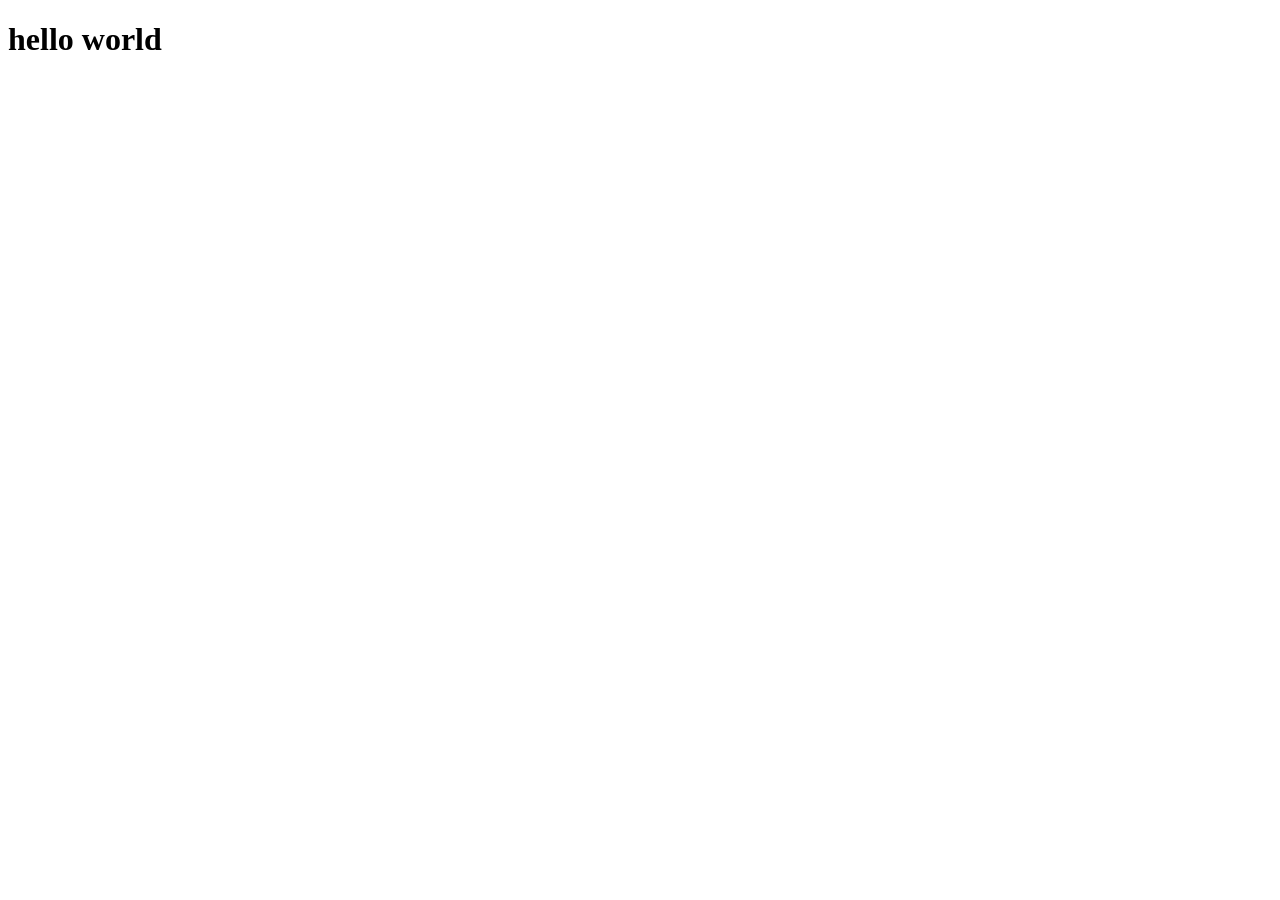
==== index.html @ 0e3405d0 "first test" ====
<!DOCTYPE html>
<html lang="en">
  <head>
    <meta charset="UTF-8" />
    <meta name="viewport" content="width=h1, initial-scale=1.0" />
    <title>Document</title>
  </head>
  <body>
    <h1>hello world</h1>
  </body>
</html>
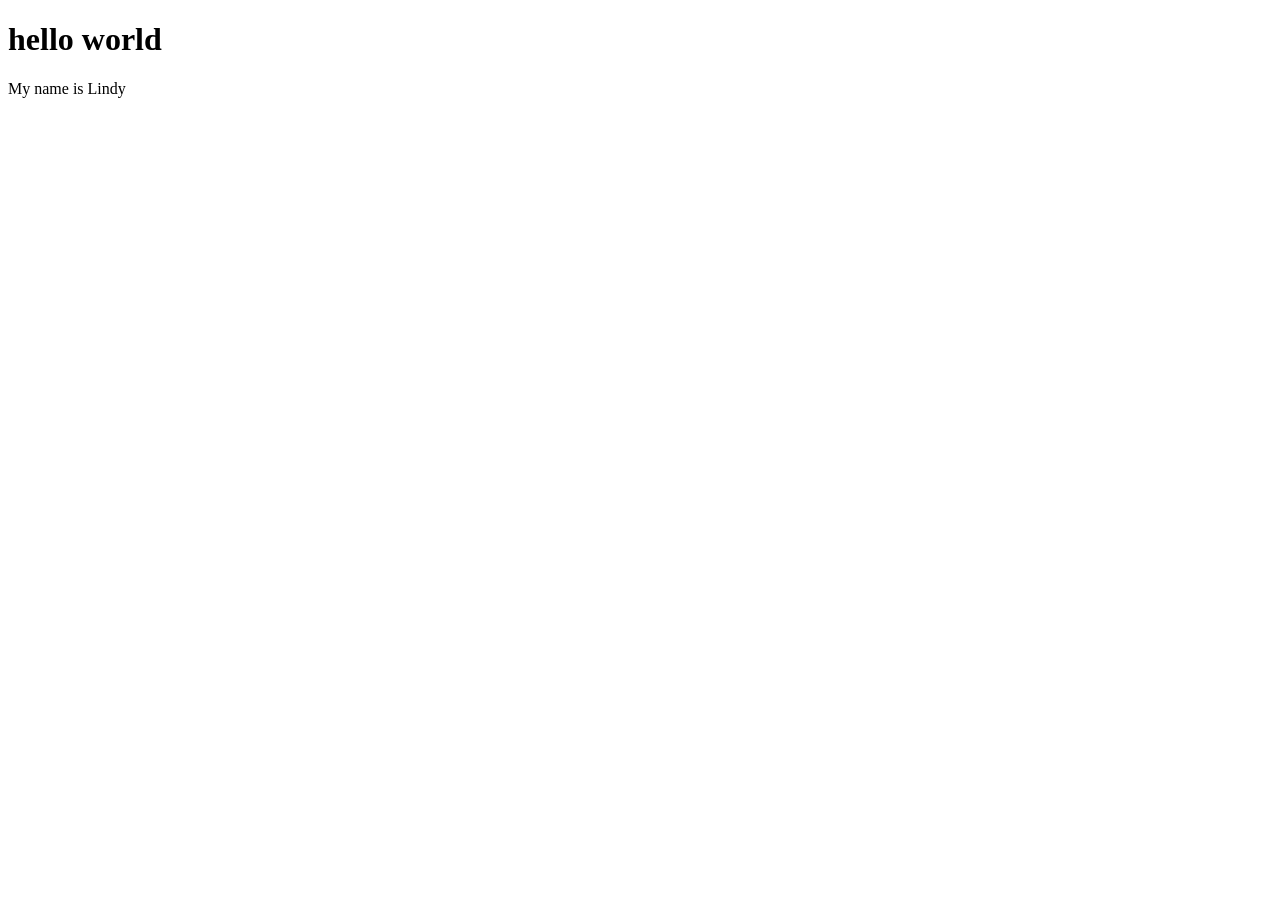
==== commit a213f94b: "second test" ====
--- a/index.html
+++ b/index.html
@@ -7,5 +7,6 @@
   </head>
   <body>
     <h1>hello world</h1>
+    <p>My name is Lindy</p>
   </body>
 </html>
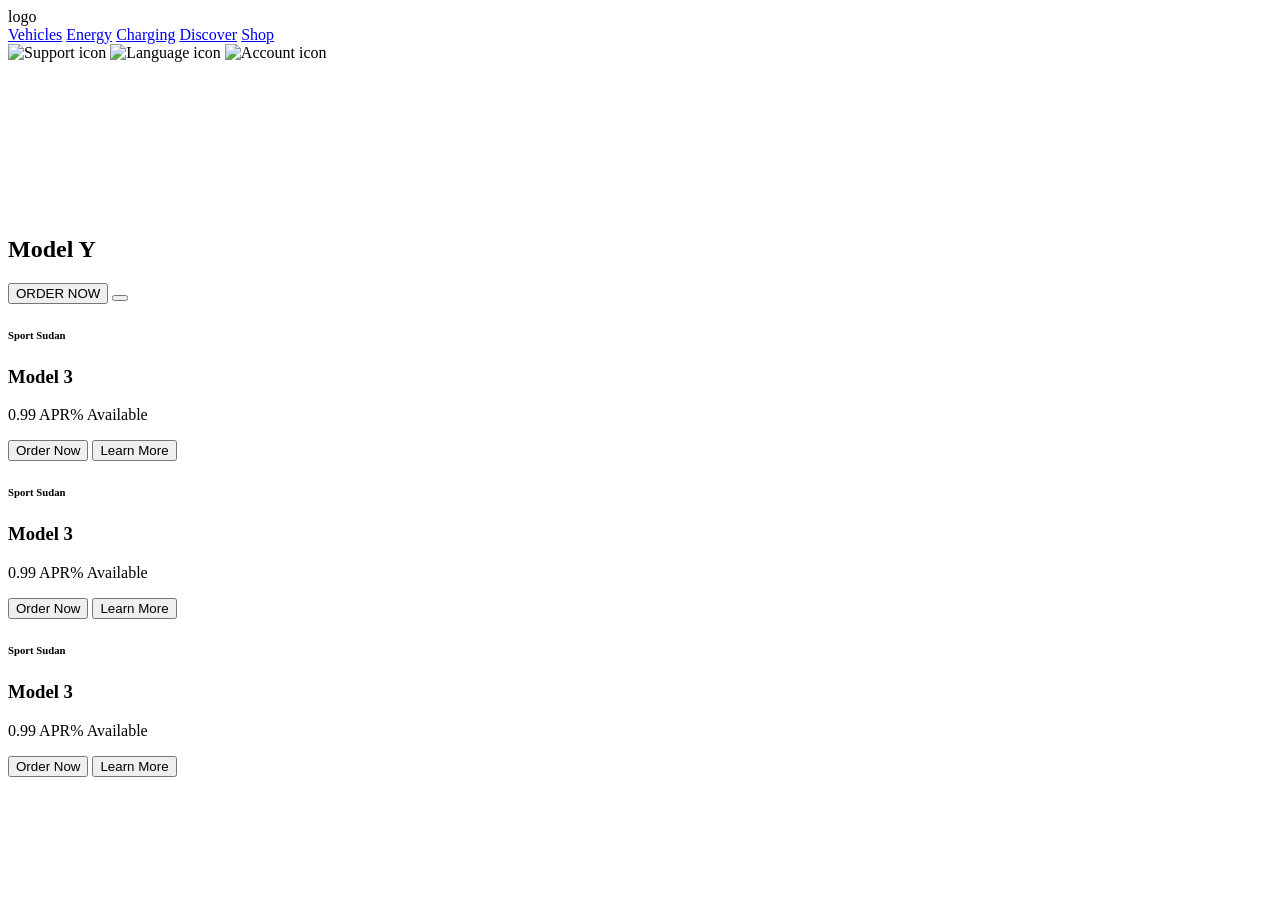
==== commit 3c5e51e4: "partial skeleton of html" ====
--- a/index.html
+++ b/index.html
@@ -6,7 +6,66 @@
     <title>Document</title>
   </head>
   <body>
-    <h1>hello world</h1>
-    <p>My name is Lindy</p>
+    <header>
+      <!-- div for the tesla logo -->
+      <div>logo</div>
+      <!-- menu items -->
+      <div class="menu-items">
+        <a href="#">Vehicles</a>
+        <a href="#">Energy</a>
+        <a href="#">Charging</a>
+        <a href="#">Discover</a>
+        <a href="#">Shop</a>
+      </div>
+      <!-- icons on header -->
+      <div class="icons">
+        <img src="#" alt="Support icon" />
+        <img src="#" alt="Language icon" />
+        <img src="#" alt="Account icon" />
+      </div>
+    </header>
+    <!-- start of the main section -->
+    <main>
+      <!-- video background -->
+      <section id="hero">
+        <video autoplay playsinline muted loop>
+          <source
+            src="https://digitalassets.tesla.com/tesla-contents/video/upload/f_auto,q_auto:best/Homepage-Promo-Carousel-FSD-Supervised-Tablet.mp4"
+            type="video/mp4"
+          />
+        </video>
+        <h1>Model Y</h1>
+        <p></p>
+        <button>ORDER NOW</button>
+        <button></button>
+      </section>
+      <section id="slideshow">
+        <div class="slide">
+          <h6>Sport Sudan</h6>
+          <h3>Model 3</h3>
+          <p>0.99 APR% Available</p>
+          <button>Order Now</button>
+          <button>Learn More</button>
+        </div>
+        <div class="slide">
+          <h6>Sport Sudan</h6>
+          <h3>Model 3</h3>
+          <p>0.99 APR% Available</p>
+          <button>Order Now</button>
+          <button>Learn More</button>
+        </div>
+        <div class="slide">
+          <h6>Sport Sudan</h6>
+          <h3>Model 3</h3>
+          <p>0.99 APR% Available</p>
+          <button>Order Now</button>
+          <button>Learn More</button>
+        </div>
+      </section>
+      <section></section>
+      <section></section>
+      <section></section>
+    </main>
+    <footer></footer>
   </body>
 </html>
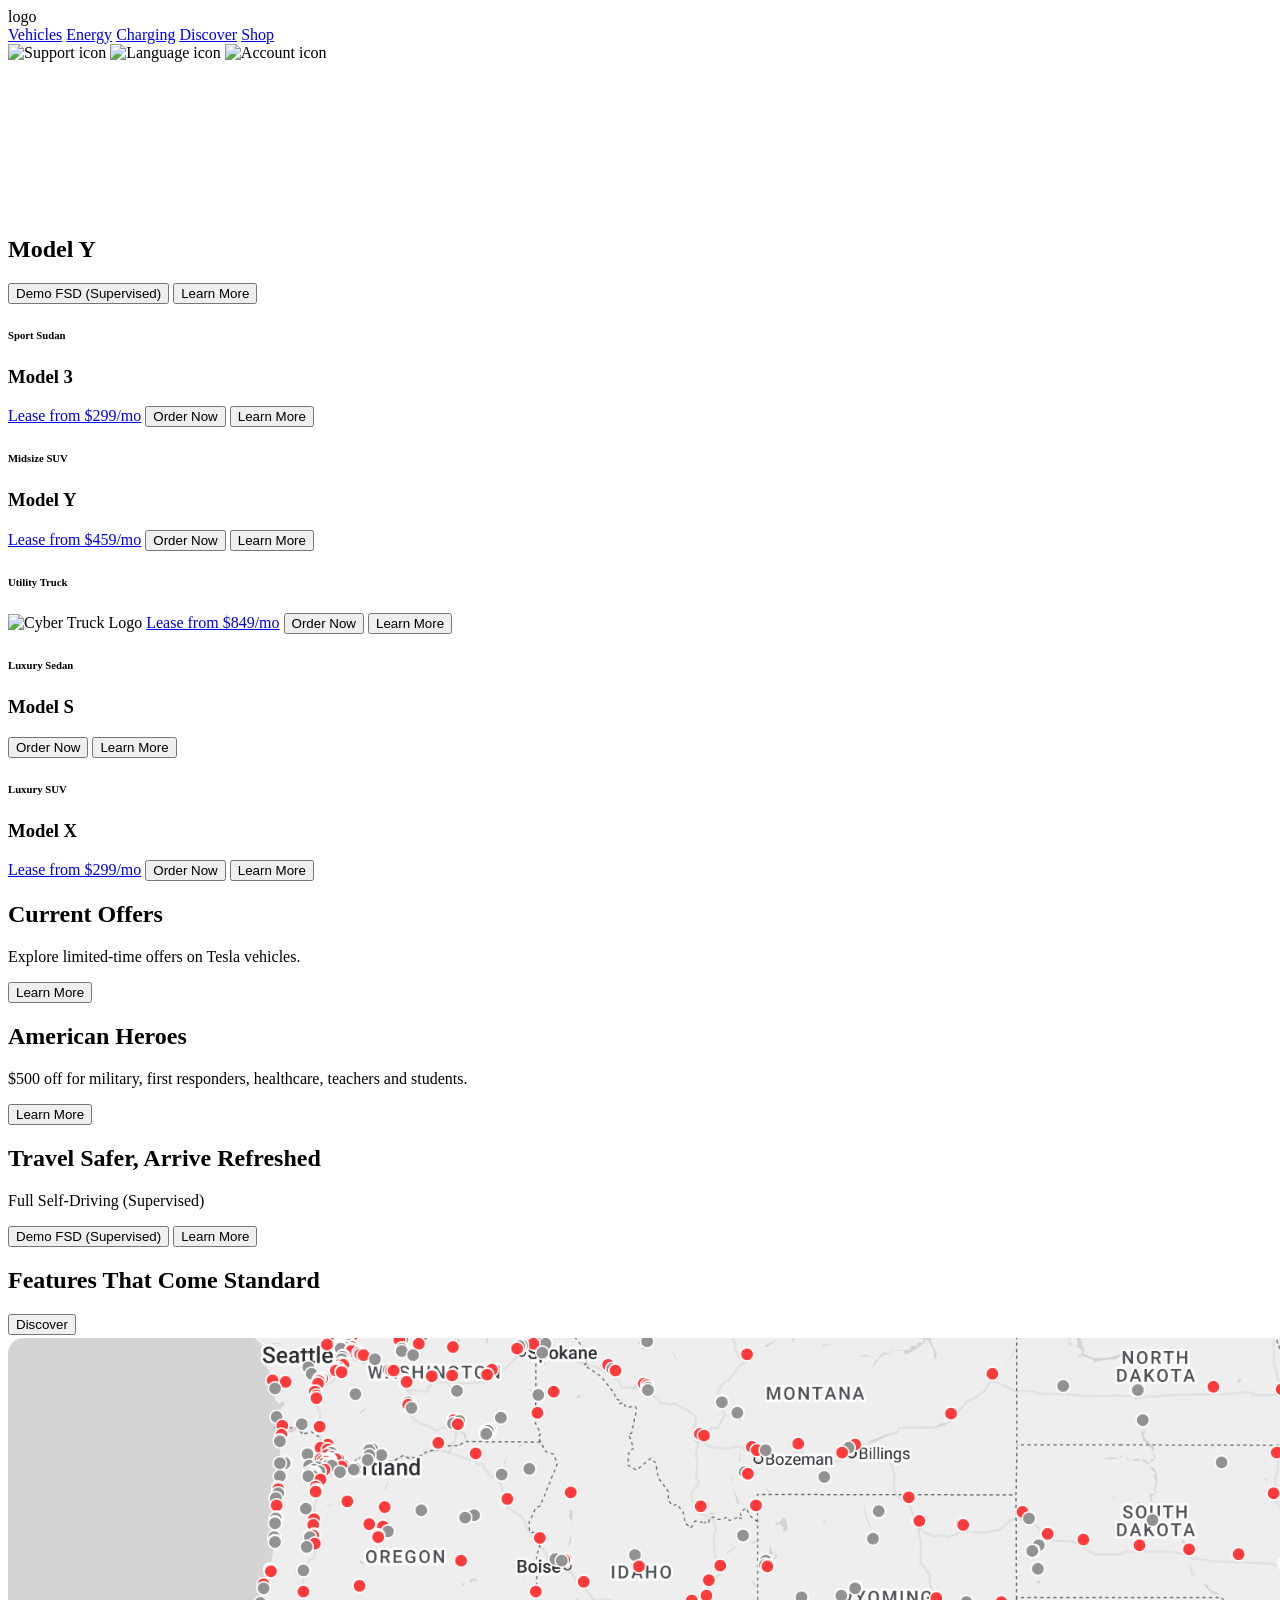
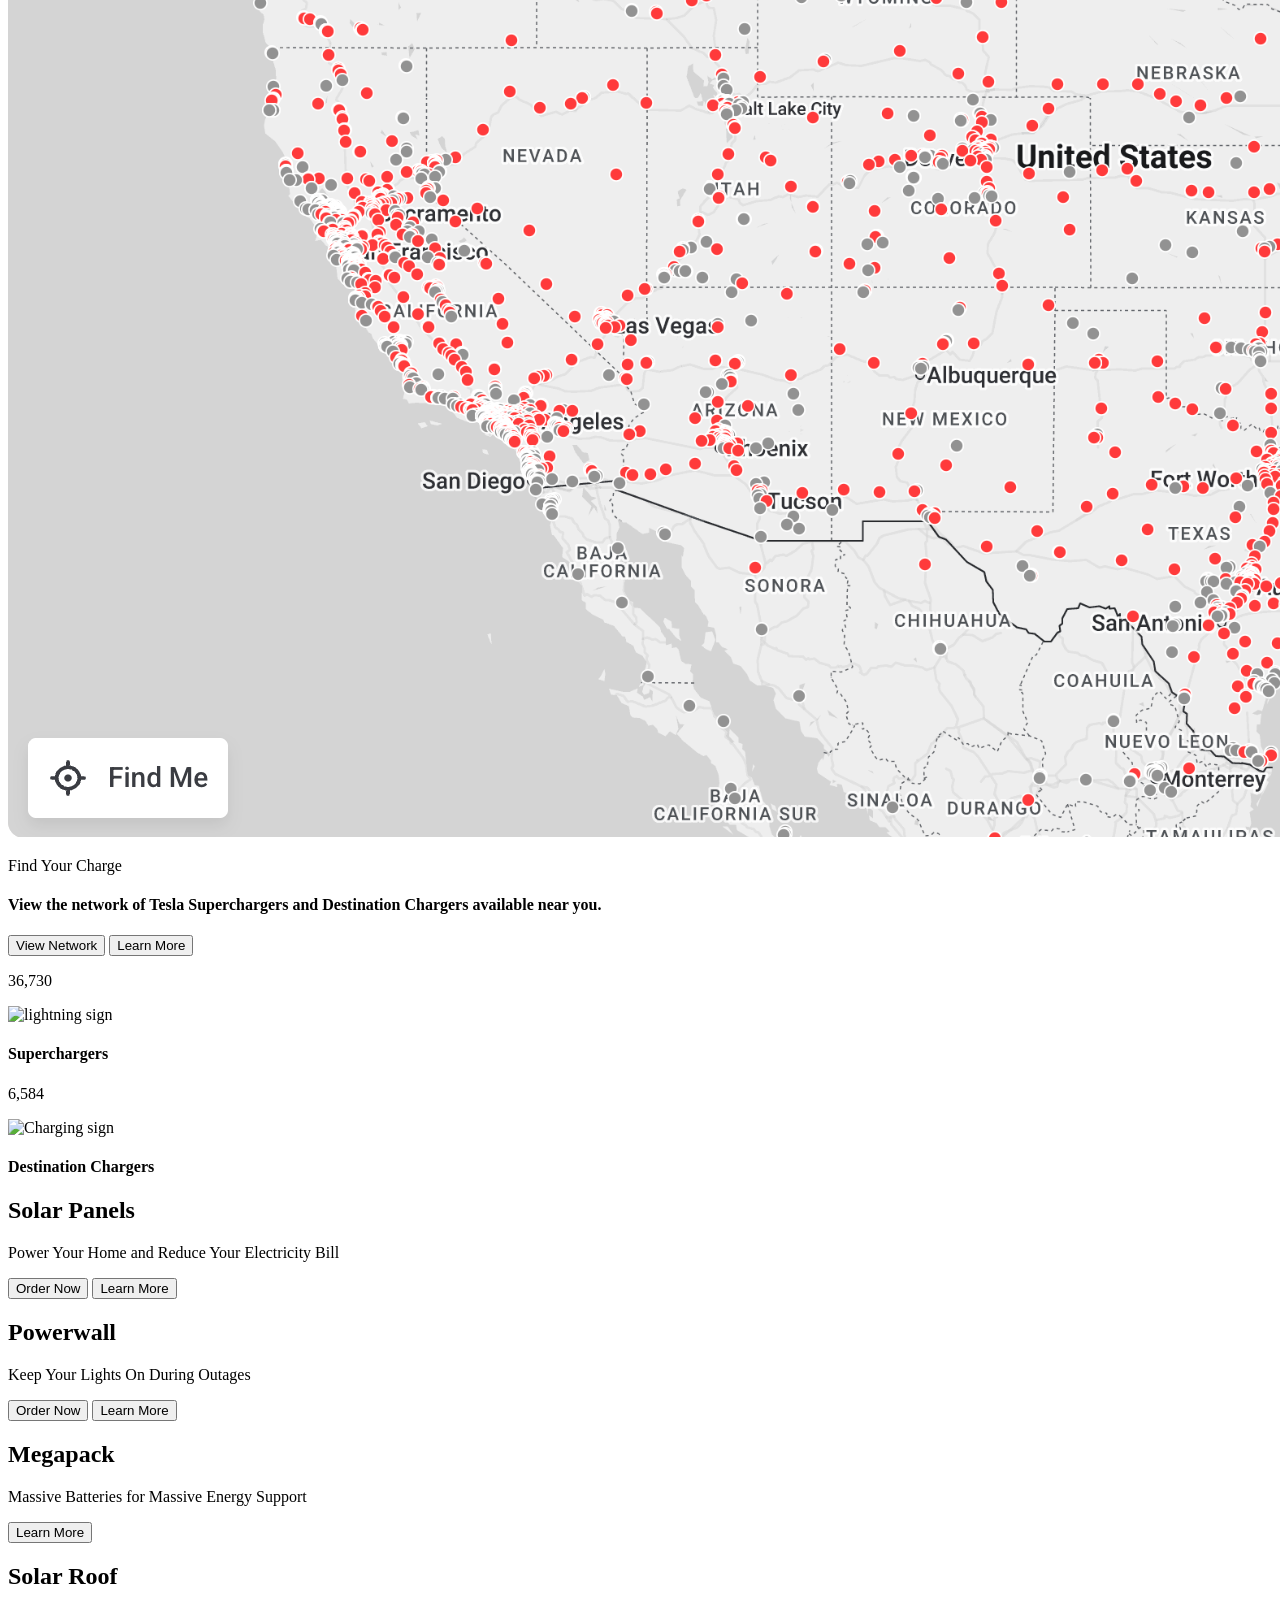
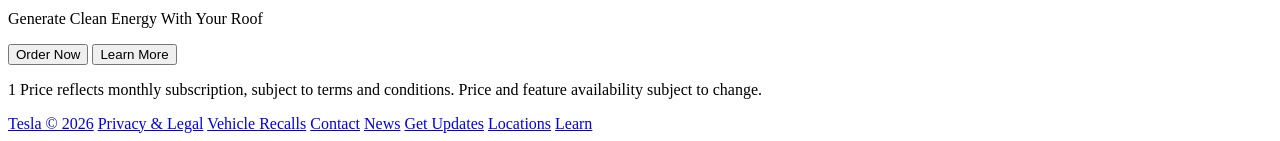
==== commit b43892c4: "finished the outer skeleton of webstite but still need to fix and use correct headings(h1,h2)" ====
--- a/index.html
+++ b/index.html
@@ -36,36 +36,152 @@
         </video>
         <h1>Model Y</h1>
         <p></p>
-        <button>ORDER NOW</button>
-        <button></button>
+        <button>Demo FSD (Supervised)</button>
+        <button>Learn More</button>
       </section>
+      <!-- slideshow or cards section -->
       <section id="slideshow">
+        <!-- first slide -->
         <div class="slide">
           <h6>Sport Sudan</h6>
           <h3>Model 3</h3>
-          <p>0.99 APR% Available</p>
+          <a href="#">Lease from $299/mo</a>
           <button>Order Now</button>
           <button>Learn More</button>
         </div>
+        <!-- second slide -->
         <div class="slide">
-          <h6>Sport Sudan</h6>
-          <h3>Model 3</h3>
-          <p>0.99 APR% Available</p>
+          <h6>Midsize SUV</h6>
+          <h3>Model Y</h3>
+          <a href="#">Lease from $459/mo</a>
           <button>Order Now</button>
           <button>Learn More</button>
         </div>
+        <!-- third slide -->
         <div class="slide">
-          <h6>Sport Sudan</h6>
-          <h3>Model 3</h3>
-          <p>0.99 APR% Available</p>
+          <h6>Utility Truck</h6>
+          <img src="#" alt="Cyber Truck Logo" />
+          <a href="#">Lease from $849/mo</a>
+          <button>Order Now</button>
+          <button>Learn More</button>
+        </div>
+        <!-- fouth slide -->
+        <div class="slide">
+          <h6>Luxury Sedan</h6>
+          <h3>Model S</h3>
+          <button>Order Now</button>
+          <button>Learn More</button>
+        </div>
+        <!-- fifth slide -->
+        <div class="slide">
+          <h6>Luxury SUV</h6>
+          <h3>Model X</h3>
+          <a href="#">Lease from $299/mo</a>
           <button>Order Now</button>
           <button>Learn More</button>
         </div>
       </section>
-      <section></section>
-      <section></section>
-      <section></section>
+      <!-- card advertisements -->
+      <section id="marketing-cards">
+        <div class="marketing-card">
+          <h2>Current Offers</h2>
+          <p>Explore limited-time offers on Tesla vehicles.</p>
+          <button>Learn More</button>
+        </div>
+        <div class="marketing-card">
+          <h2>American Heroes</h2>
+          <p>
+            $500 off for military, first responders, healthcare, teachers and
+            students.
+          </p>
+          <button>Learn More</button>
+        </div>
+      </section>
+
+      <!-- images showing benefits -->
+      <section id="benefits">
+        <div>
+          <h1>Travel Safer, Arrive Refreshed</h1>
+          <p>Full Self-Driving (Supervised)</p>
+          <button>Demo FSD (Supervised)</button>
+          <button>Learn More</button>
+        </div>
+        <div>
+          <h1>Features That Come Standard</h1>
+          <button>Discover</button>
+        </div>
+      </section>
+      <!-- map -->
+      <section>
+        <img src="./assets/Screenshot 2026-04-18 at 20.06.24.png" alt="Map" />
+      </section>
+      <section>
+        <!-- about charging section -->
+        <div class="charging">
+          <p>Find Your Charge</p>
+          <h4>
+            View the network of Tesla Superchargers and Destination Chargers
+            available near you.
+          </h4>
+          <button>View Network</button>
+          <button>Learn More</button>
+        </div>
+        <div>
+          <p>36,730</p>
+          <img src="#" alt="lightning sign" />
+          <h4>Superchargers</h4>
+        </div>
+        <div>
+          <p>6,584</p>
+          <img src="#" alt="Charging sign" />
+          <h4>Destination Chargers</h4>
+        </div>
+      </section>
+      <section id="otherthings-slide">
+        <!-- first slide -->
+        <div class="slide">
+          <h1>Solar Panels</h1>
+          <p>Power Your Home and Reduce Your Electricity Bill</p>
+          <button>Order Now</button>
+          <button>Learn More</button>
+        </div>
+        <!-- second slide -->
+        <div class="slide">
+          <h1>Powerwall</h1>
+          <p>Keep Your Lights On During Outages</p>
+          <button>Order Now</button>
+          <button>Learn More</button>
+        </div>
+        <!-- third slide -->
+        <div class="slide">
+          <h1>Megapack</h1>
+          <p>Massive Batteries for Massive Energy Support</p>
+          <button>Learn More</button>
+        </div>
+        <!-- fouth slide -->
+        <div class="slide">
+          <h1>Solar Roof</h1>
+          <p>Generate Clean Energy With Your Roof</p>
+          <button>Order Now</button>
+          <button>Learn More</button>
+        </div>
+      </section>
+      <section id="fine-print">
+        <p>
+          1 Price reflects monthly subscription, subject to terms and
+          conditions. Price and feature availability subject to change.
+        </p>
+      </section>
     </main>
-    <footer></footer>
+    <footer>
+      <a href="#" alt="">Tesla © 2026</a>
+      <a href="#">Privacy & Legal</a>
+      <a href="#">Vehicle Recalls</a>
+      <a href="#">Contact</a>
+      <a href="#">News</a>
+      <a href="#">Get Updates</a>
+      <a href="#">Locations</a>
+      <a href="#">Learn</a>
+    </footer>
   </body>
 </html>
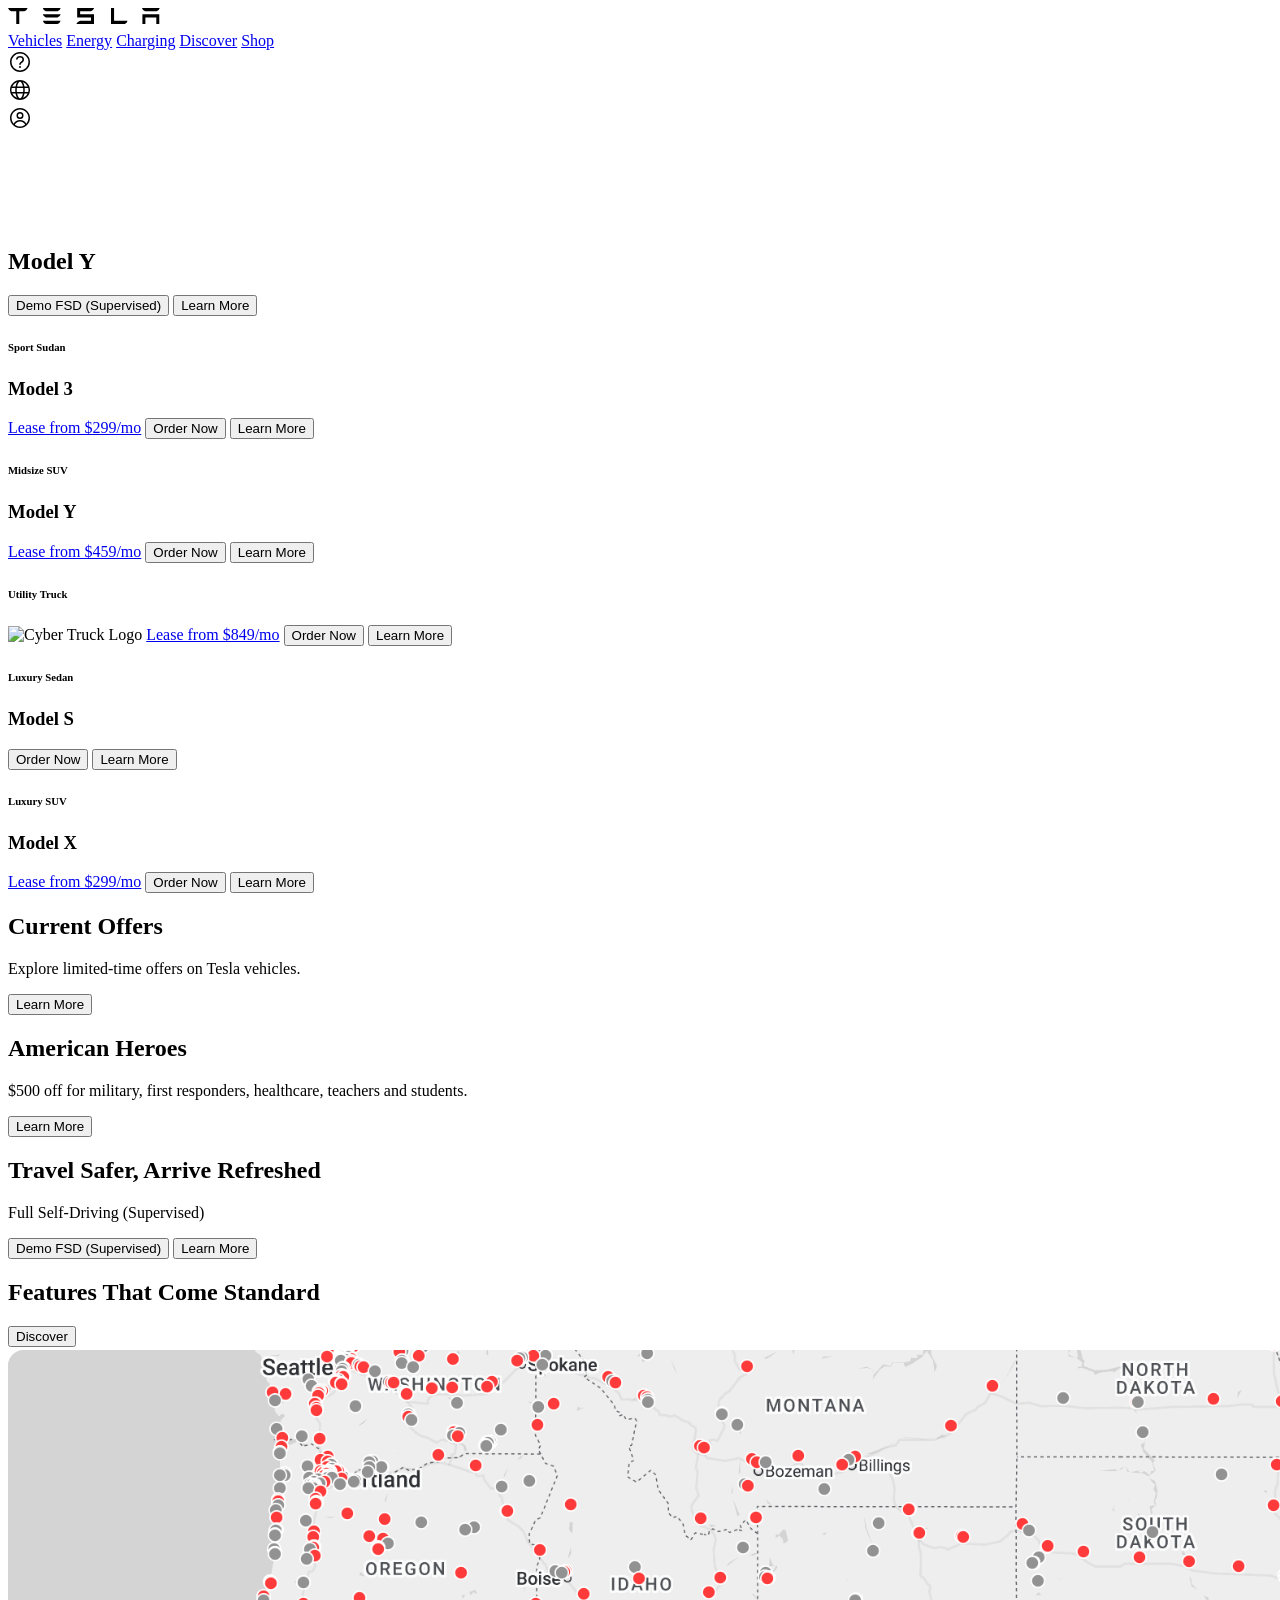
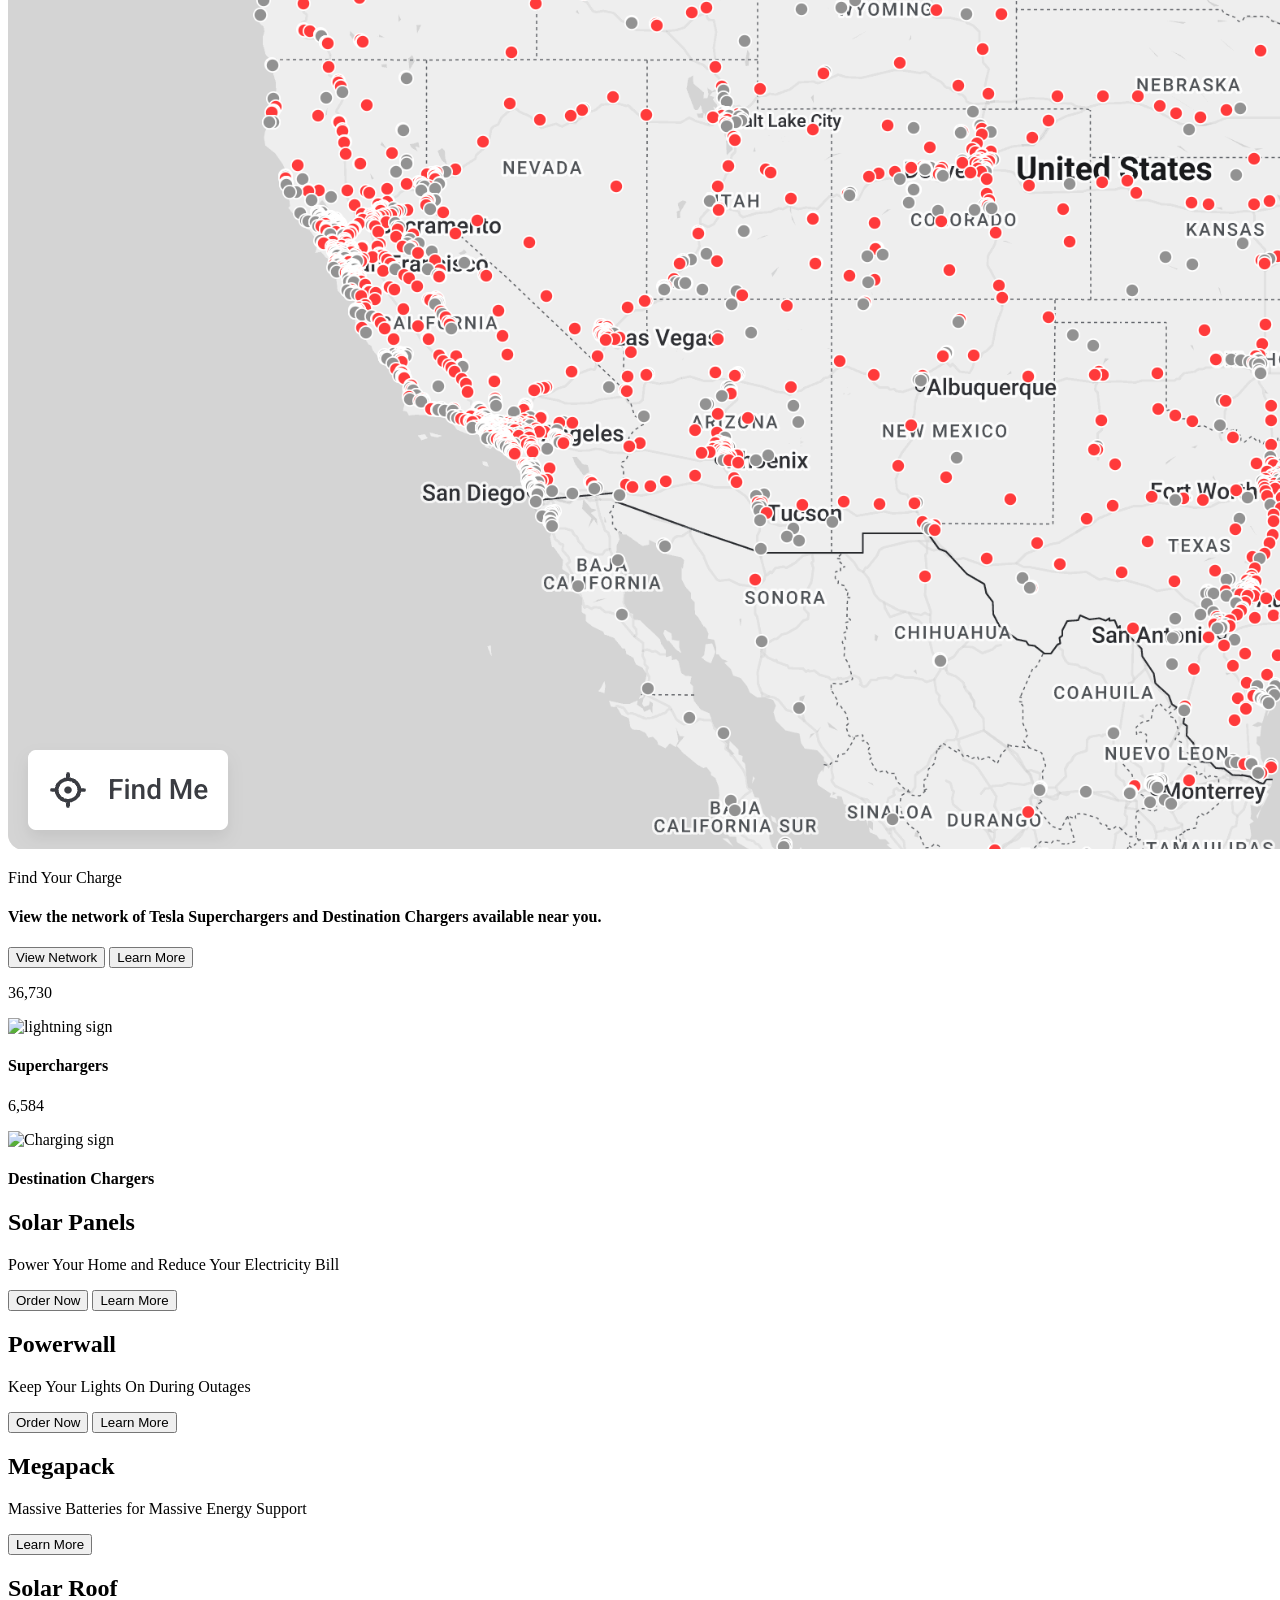
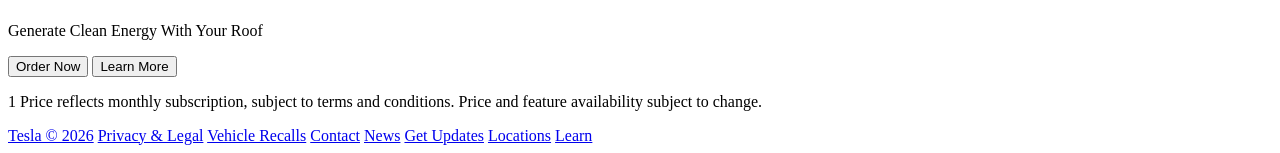
==== commit 8f2a1f71: "trying to see what it looks like" ====
--- a/index.html
+++ b/index.html
@@ -4,11 +4,14 @@
     <meta charset="UTF-8" />
     <meta name="viewport" content="width=h1, initial-scale=1.0" />
     <title>Document</title>
+    <link rel="stylesheet" href="style.css" />
   </head>
   <body>
     <header>
       <!-- div for the tesla logo -->
-      <div>logo</div>
+      <div class="logo">
+        <img src="./assets/logo.svg" alt="Tesla Logo" />
+      </div>
       <!-- menu items -->
       <div class="menu-items">
         <a href="#">Vehicles</a>
@@ -19,9 +22,9 @@
       </div>
       <!-- icons on header -->
       <div class="icons">
-        <img src="#" alt="Support icon" />
-        <img src="#" alt="Language icon" />
-        <img src="#" alt="Account icon" />
+        <img src="./assets/support.svg" alt="Support icon" />
+        <img src="./assets/language.svg" alt="Language icon" />
+        <img src="./assets/account.svg" alt="Account icon" />
       </div>
     </header>
     <!-- start of the main section -->
--- a/style.css
+++ b/style.css
@@ -0,0 +1,13 @@
+* {
+  box-sizing: border-box;
+}
+.logo {
+  width: 152px;
+  height: 24px;
+}
+/* .menu-items {
+} */
+.icons {
+  width: 24px;
+  height: 24px;
+}
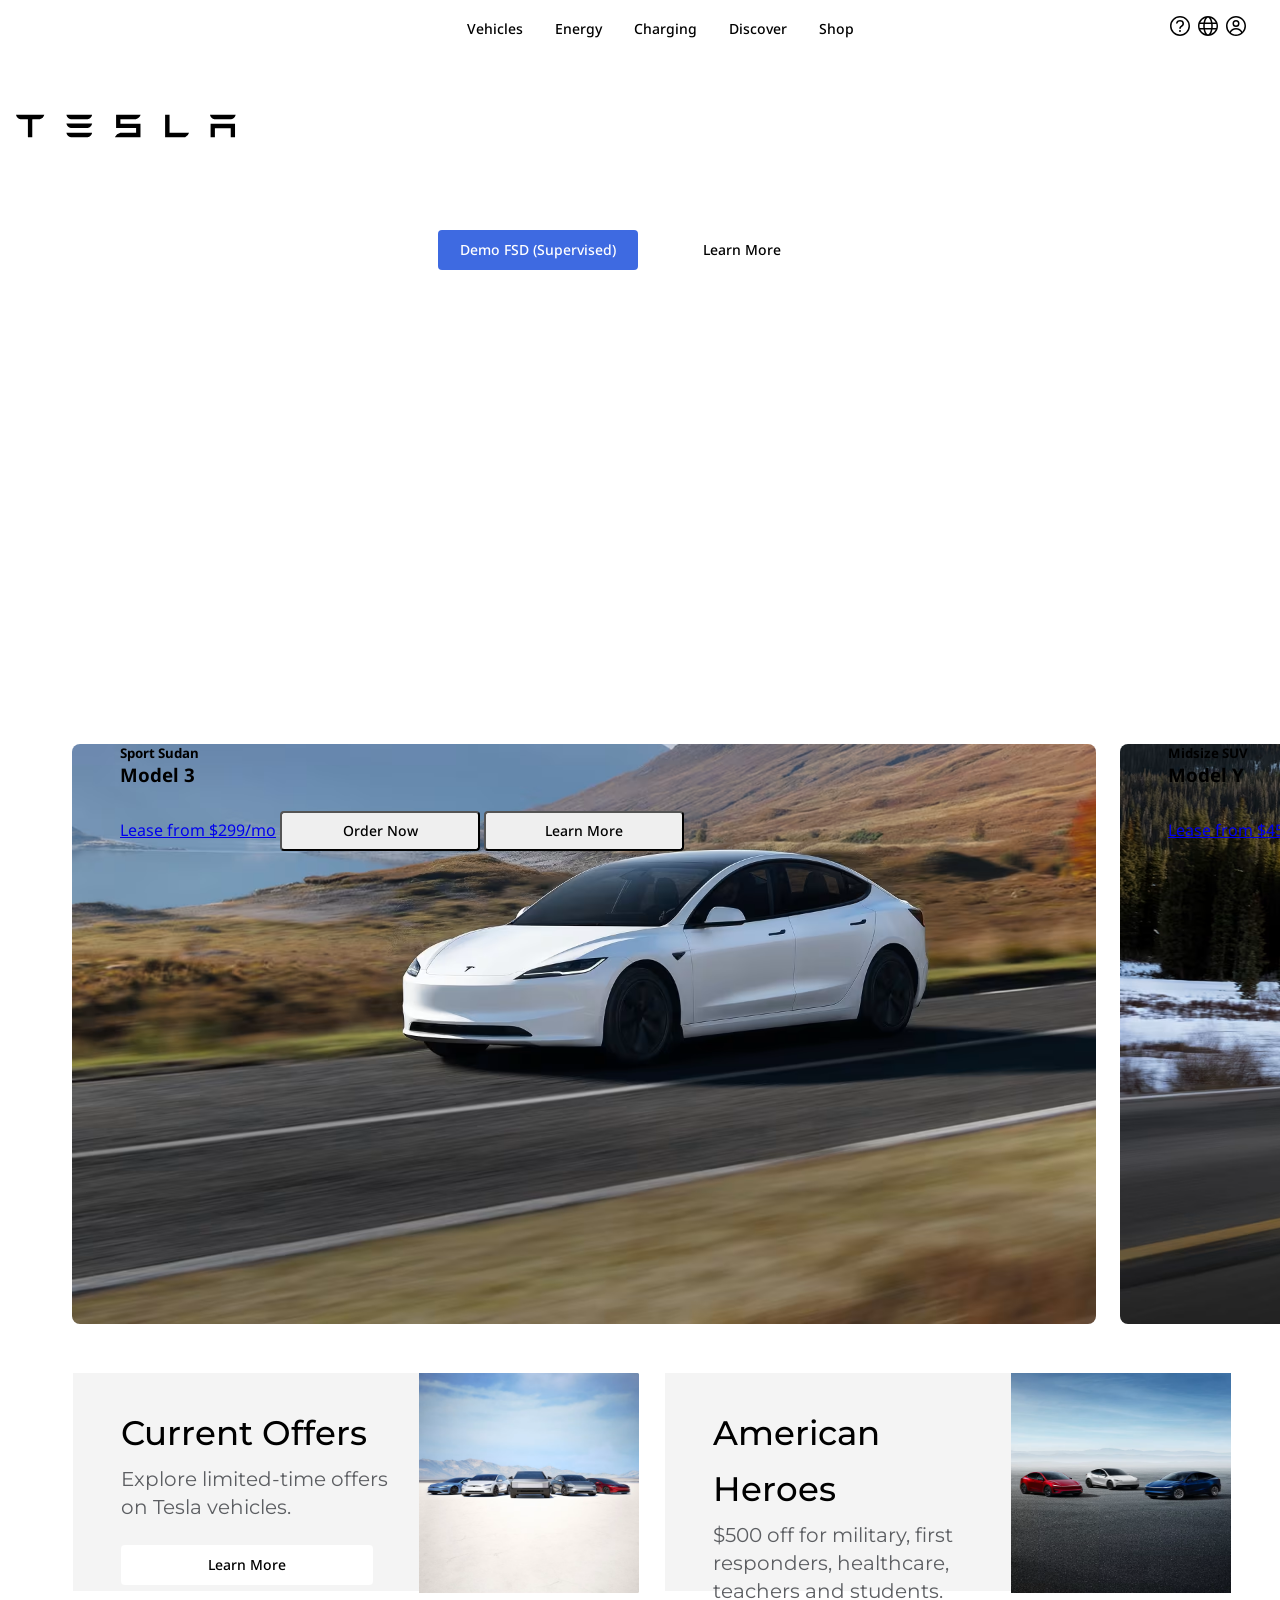
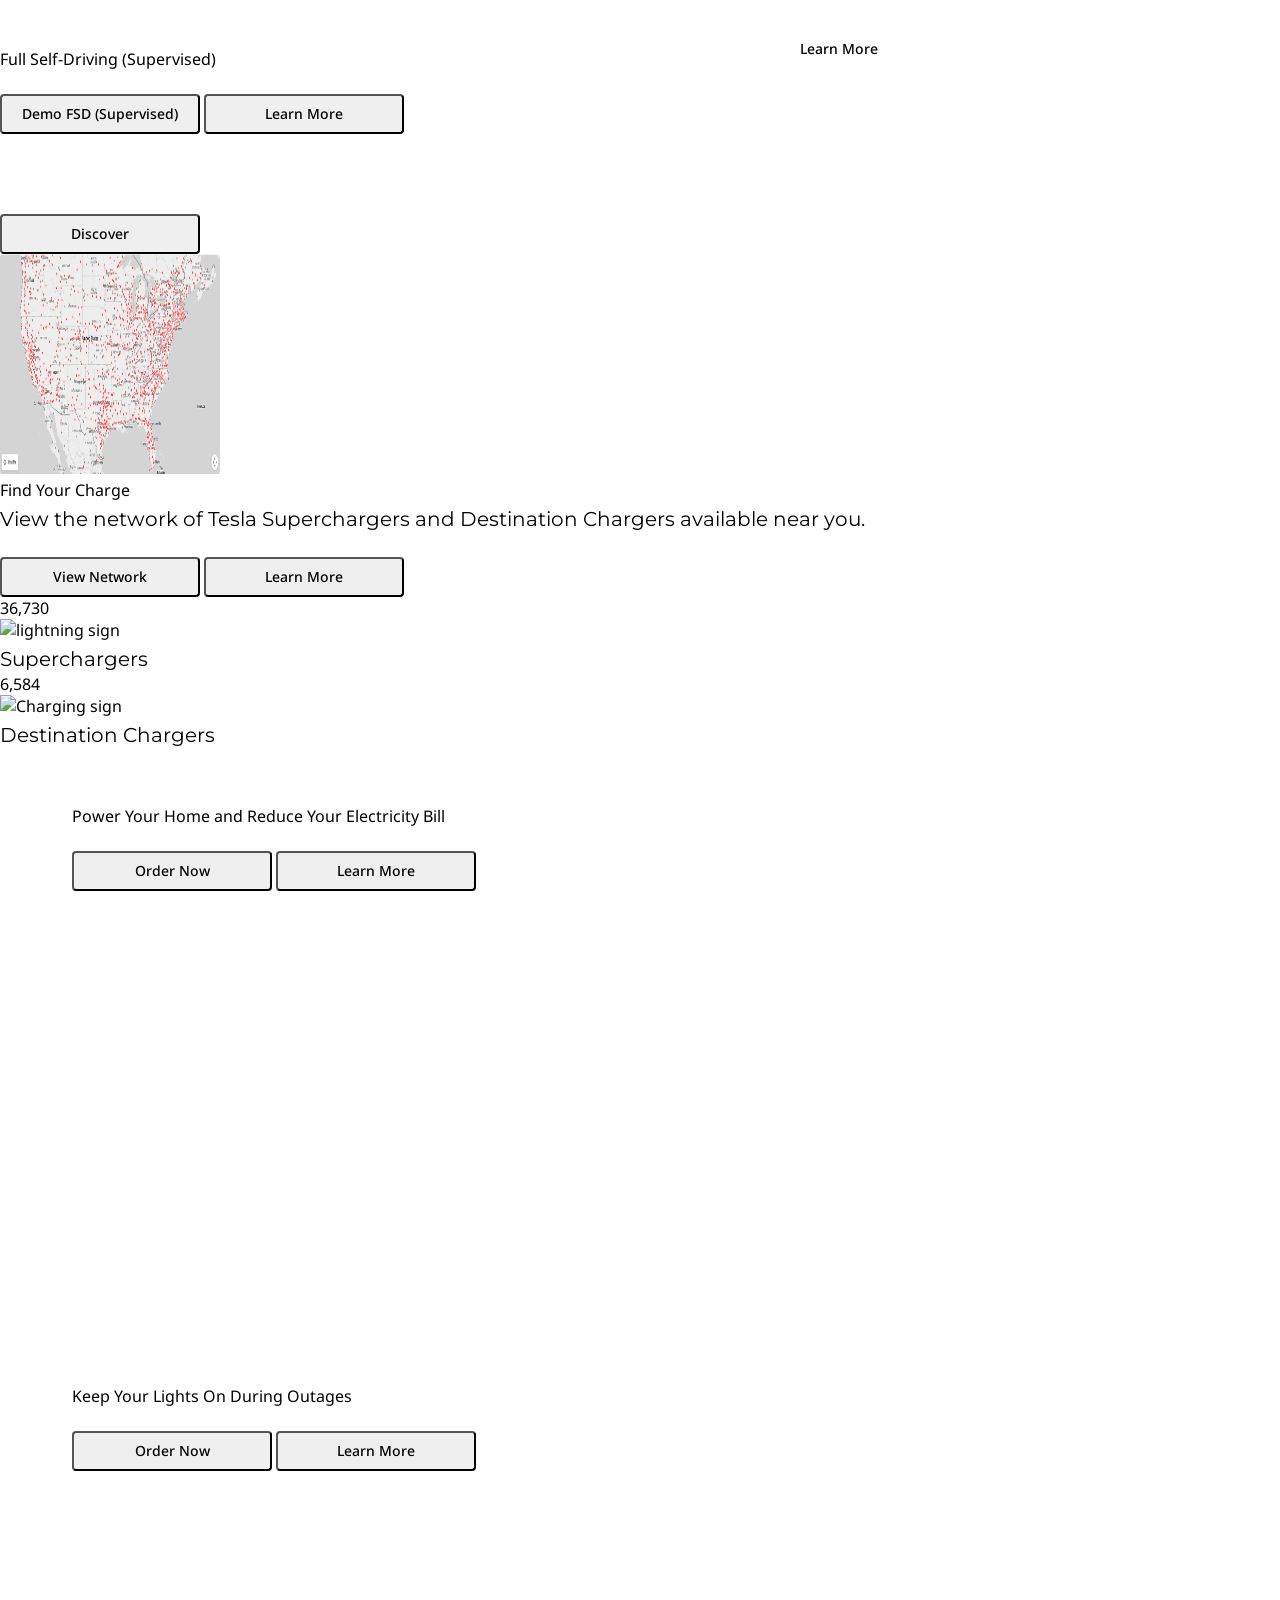
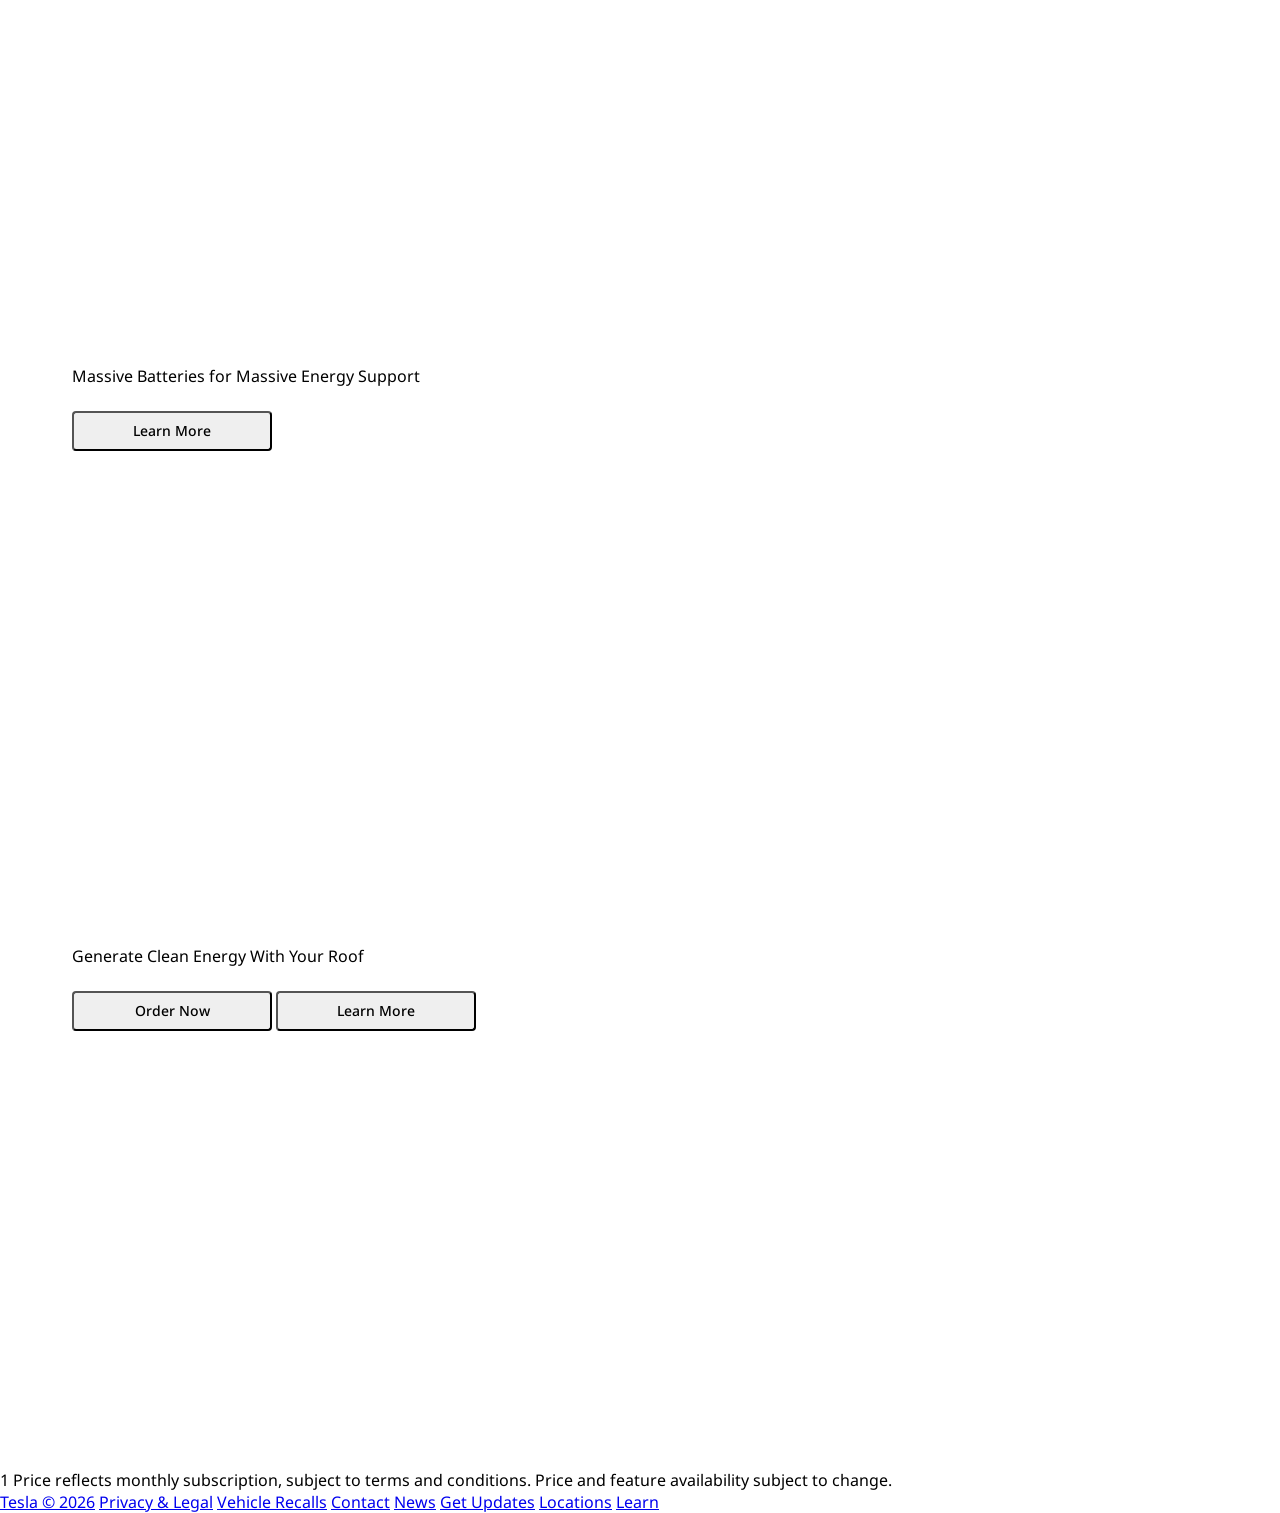
==== commit 20b2a2ce: "added some images and did some css but still need to refine the code and finish." ====
--- a/index.html
+++ b/index.html
@@ -14,70 +14,72 @@
       </div>
       <!-- menu items -->
       <div class="menu-items">
-        <a href="#">Vehicles</a>
-        <a href="#">Energy</a>
-        <a href="#">Charging</a>
-        <a href="#">Discover</a>
-        <a href="#">Shop</a>
+        <span><a href="#">Vehicles</a></span>
+        <span><a href="#">Energy</a></span>
+        <span><a href="#">Charging</a></span>
+        <span><a href="#">Discover</a></span>
+        <span><a href="#">Shop</a></span>
       </div>
       <!-- icons on header -->
-      <div class="icons">
-        <img src="./assets/support.svg" alt="Support icon" />
-        <img src="./assets/language.svg" alt="Language icon" />
-        <img src="./assets/account.svg" alt="Account icon" />
+      <div class="nav-items">
+        <img class="icons" src="./assets/support.svg" alt="Support icon" />
+        <img class="icons" src="./assets/language.svg" alt="Language icon" />
+        <img class="icons" src="./assets/account.svg" alt="Account icon" />
       </div>
     </header>
     <!-- start of the main section -->
     <main>
       <!-- video background -->
       <section id="hero">
-        <video autoplay playsinline muted loop>
+        <video id="banner" autoplay playsinline muted loop>
           <source
             src="https://digitalassets.tesla.com/tesla-contents/video/upload/f_auto,q_auto:best/Homepage-Promo-Carousel-FSD-Supervised-Tablet.mp4"
             type="video/mp4"
           />
         </video>
-        <h1>Model Y</h1>
-        <p></p>
-        <button>Demo FSD (Supervised)</button>
-        <button>Learn More</button>
+        <div class="text">
+          <h1>Full Self-Driving (Supervised)</h1>
+          <h4>Available for $99/mo</h4>
+          <button class="blue-btn">Demo FSD (Supervised)</button>
+          <button class="transp-btn">Learn More</button>
+        </div>
       </section>
       <!-- slideshow or cards section -->
       <section id="slideshow">
         <!-- first slide -->
-        <div class="slide">
-          <h6>Sport Sudan</h6>
+        <div class="slide s1">
+          <h5>Sport Sudan</h5>
           <h3>Model 3</h3>
           <a href="#">Lease from $299/mo</a>
           <button>Order Now</button>
           <button>Learn More</button>
         </div>
         <!-- second slide -->
-        <div class="slide">
-          <h6>Midsize SUV</h6>
+        <div class="slide s2">
+          <h5>Midsize SUV</h5>
           <h3>Model Y</h3>
           <a href="#">Lease from $459/mo</a>
           <button>Order Now</button>
           <button>Learn More</button>
         </div>
         <!-- third slide -->
-        <div class="slide">
-          <h6>Utility Truck</h6>
+        <div class="slide s3">
+          <h5>Utility Truck</h5>
           <img src="#" alt="Cyber Truck Logo" />
           <a href="#">Lease from $849/mo</a>
           <button>Order Now</button>
           <button>Learn More</button>
         </div>
         <!-- fouth slide -->
-        <div class="slide">
-          <h6>Luxury Sedan</h6>
+        <div class="slide s4">
+          <h5>Luxury Sedan</h5>
           <h3>Model S</h3>
           <button>Order Now</button>
           <button>Learn More</button>
         </div>
         <!-- fifth slide -->
-        <div class="slide">
-          <h6>Luxury SUV</h6>
+        <div class="slide s5">
+          <h5>Luxury SUV</h5>
           <h3>Model X</h3>
           <a href="#">Lease from $299/mo</a>
           <button>Order Now</button>
@@ -87,17 +89,27 @@
       <!-- card advertisements -->
       <section id="marketing-cards">
         <div class="marketing-card">
-          <h2>Current Offers</h2>
-          <p>Explore limited-time offers on Tesla vehicles.</p>
-          <button>Learn More</button>
+          <div class="left-side">
+            <h1>Current Offers</h1>
+            <h4>Explore limited-time offers on Tesla vehicles.</h4>
+            <button>Learn More</button>
+          </div>
+          <div class="right-side">
+            <img src="assets/Current-Offers.avif" alt="current offers" />
+          </div>
         </div>
         <div class="marketing-card">
-          <h2>American Heroes</h2>
-          <p>
-            $500 off for military, first responders, healthcare, teachers and
-            students.
-          </p>
-          <button>Learn More</button>
+          <div class="left-side">
+            <h1>American Heroes</h1>
+            <h4>
+              $500 off for military, first responders, healthcare, teachers and
+              students.
+            </h4>
+            <button>Learn More</button>
+          </div>
+          <div class="right-side">
+            <img src="assets/American-Heroes-v2.avif" alt="current offers" />
+          </div>
         </div>
       </section>
 
--- a/style.css
+++ b/style.css
@@ -1,13 +1,187 @@
+@import url("https://fonts.googleapis.com/css2?family=Noto+Sans:ital,wght@0,100..900;1,100..900&family=Roboto:ital,wght@0,100..900;1,100..900&display=swap");
+@import url("https://fonts.googleapis.com/css2?family=Montserrat:ital,wght@0,100..900;1,100..900&family=Noto+Sans:ital,wght@0,100..900;1,100..900&family=Roboto:ital,wght@0,100..900;1,100..900&family=Urbanist:ital,wght@0,100..900;1,100..900&display=swap");
 * {
   box-sizing: border-box;
+  padding: 0;
+  margin: 0;
+  font-family: "Noto Sans", sans-serif;
+}
+/* main {
+  font-family: "Urbanist", sans-serif;
+} */
+h1 {
+  color: white;
+  font-size: 48px;
+  line-height: 56px;
+  display: block;
+  font-family: "Montserrat", sans-serif;
+  font-weight: 500;
+}
+h4 {
+  /* color: white; */
+  font-size: 20px;
+  font-weight: 400;
+  line-height: 28px;
+  font-family: "Montserrat", sans-serif;
+  margin-top: 4px;
+}
+header {
+  display: flex;
+  justify-content: space-between;
+  align-items: center;
+  position: relative;
+  height: 56px;
+}
+header h4 {
+  color: white;
+}
+span {
+  padding: 4px 16px;
+}
+button {
+  width: 200px;
+  height: 40px;
+  padding: 4px;
+  border-radius: 4px;
+  font-size: 14px;
+  font-weight: 500;
+  line-height: 1.2;
+  text-align: center;
+  margin-top: 24px;
+  cursor: pointer;
+}
+img {
+  width: 220px;
+  height: 220px;
+  background-size: contain;
 }
 .logo {
   width: 152px;
   height: 24px;
+  padding: 0 16px;
+  align-items: start;
 }
-/* .menu-items {
-} */
+.text {
+  text-align: center;
+  flex-direction: column;
+  margin: 0;
+  padding: 48px 32px;
+  position: absolute;
+  top: 70px;
+  height: 100%;
+  width: 100%;
+}
+.menu-items {
+  display: flex;
+  justify-content: space-between;
+  align-items: center;
+  padding: 0 8px;
+  font-size: 14px;
+}
+.menu-items a {
+  text-decoration: none;
+  color: black;
+  font-weight: 500;
+}
 .icons {
   width: 24px;
   height: 24px;
 }
+.nav-items {
+  padding-right: 32px;
+  align-items: end;
+}
+#hero {
+  color: white;
+  width: 100%;
+  height: 100%;
+  display: flex;
+}
+#banner {
+  width: 100%;
+  height: 100%;
+}
+#marketing-cards {
+  padding: 48px 48px 0 48px;
+  display: flex;
+}
+.blue-btn {
+  background-color: #3e6ae1;
+  border: 3px solid #0000;
+  color: white;
+}
+.transp-btn {
+  background-color: #fff;
+  border: 3px solid #0000;
+}
+#slideshow {
+  display: flex;
+  width: 500%;
+  /* padding-top: 48px; */
+  position: relative;
+  margin: auto;
+  padding: 48px 48px 0 48px;
+}
+.slide {
+  padding: 0 48px;
+  width: 1024px;
+  height: 580px;
+  display: block;
+  background-size: cover;
+  border-radius: 8px;
+  margin-left: 24px;
+}
+.s1 {
+  background-image: url(./assets/model3.avif);
+}
+.s2 {
+  background-image: url(./assets/modelY.avif);
+}
+.s3 {
+  background-image: url(./assets/cyber-truck.avif);
+}
+.s4 {
+  background-image: url(./assets/modelS.avif);
+}
+.s5 {
+  background-image: url(./assets/modelX.avif);
+}
+.marketing-card {
+  width: 660px;
+  height: 220px;
+  display: flex;
+  border: 1px solid #0000;
+  margin-left: 24px;
+}
+.right-side {
+  width: 220px;
+  height: 220px;
+}
+.left-side {
+  padding: 32px 24px 32px 48px;
+  flex-direction: column;
+  text-align: left;
+  background-color: #f4f4f4;
+}
+.left-side h4 {
+  color: #5c5e62;
+  font-size: bold;
+  /* width: 440px;
+  height: 220px; */
+  margin-left: 0;
+}
+.left-side h1 {
+  font-size: 34px;
+  color: black;
+  /* line-height: px; */
+}
+.left-side button {
+  width: 252px;
+  height: 40px;
+  padding: 4px;
+  border: 3px solid #0000;
+  border-radius: 4px;
+  align-items: center;
+  font-size: 14px;
+  background-color: #fff;
+}
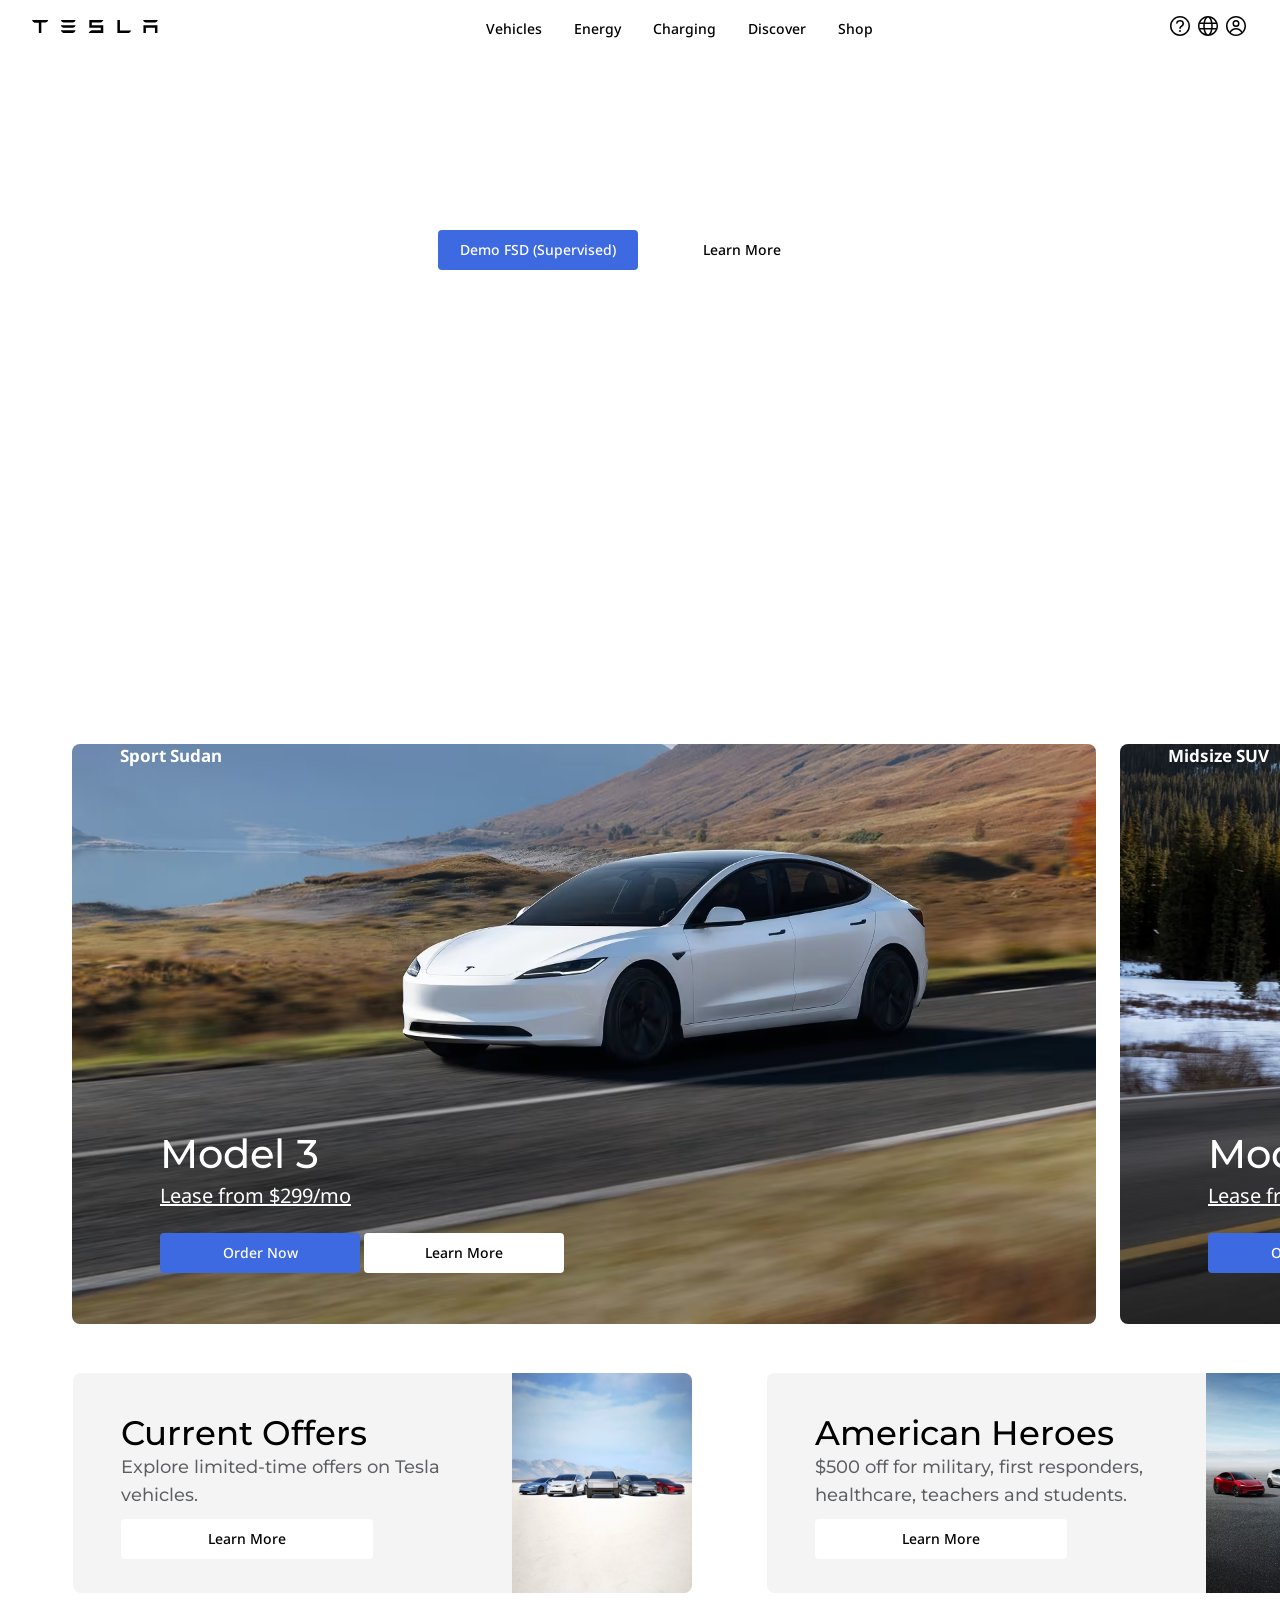
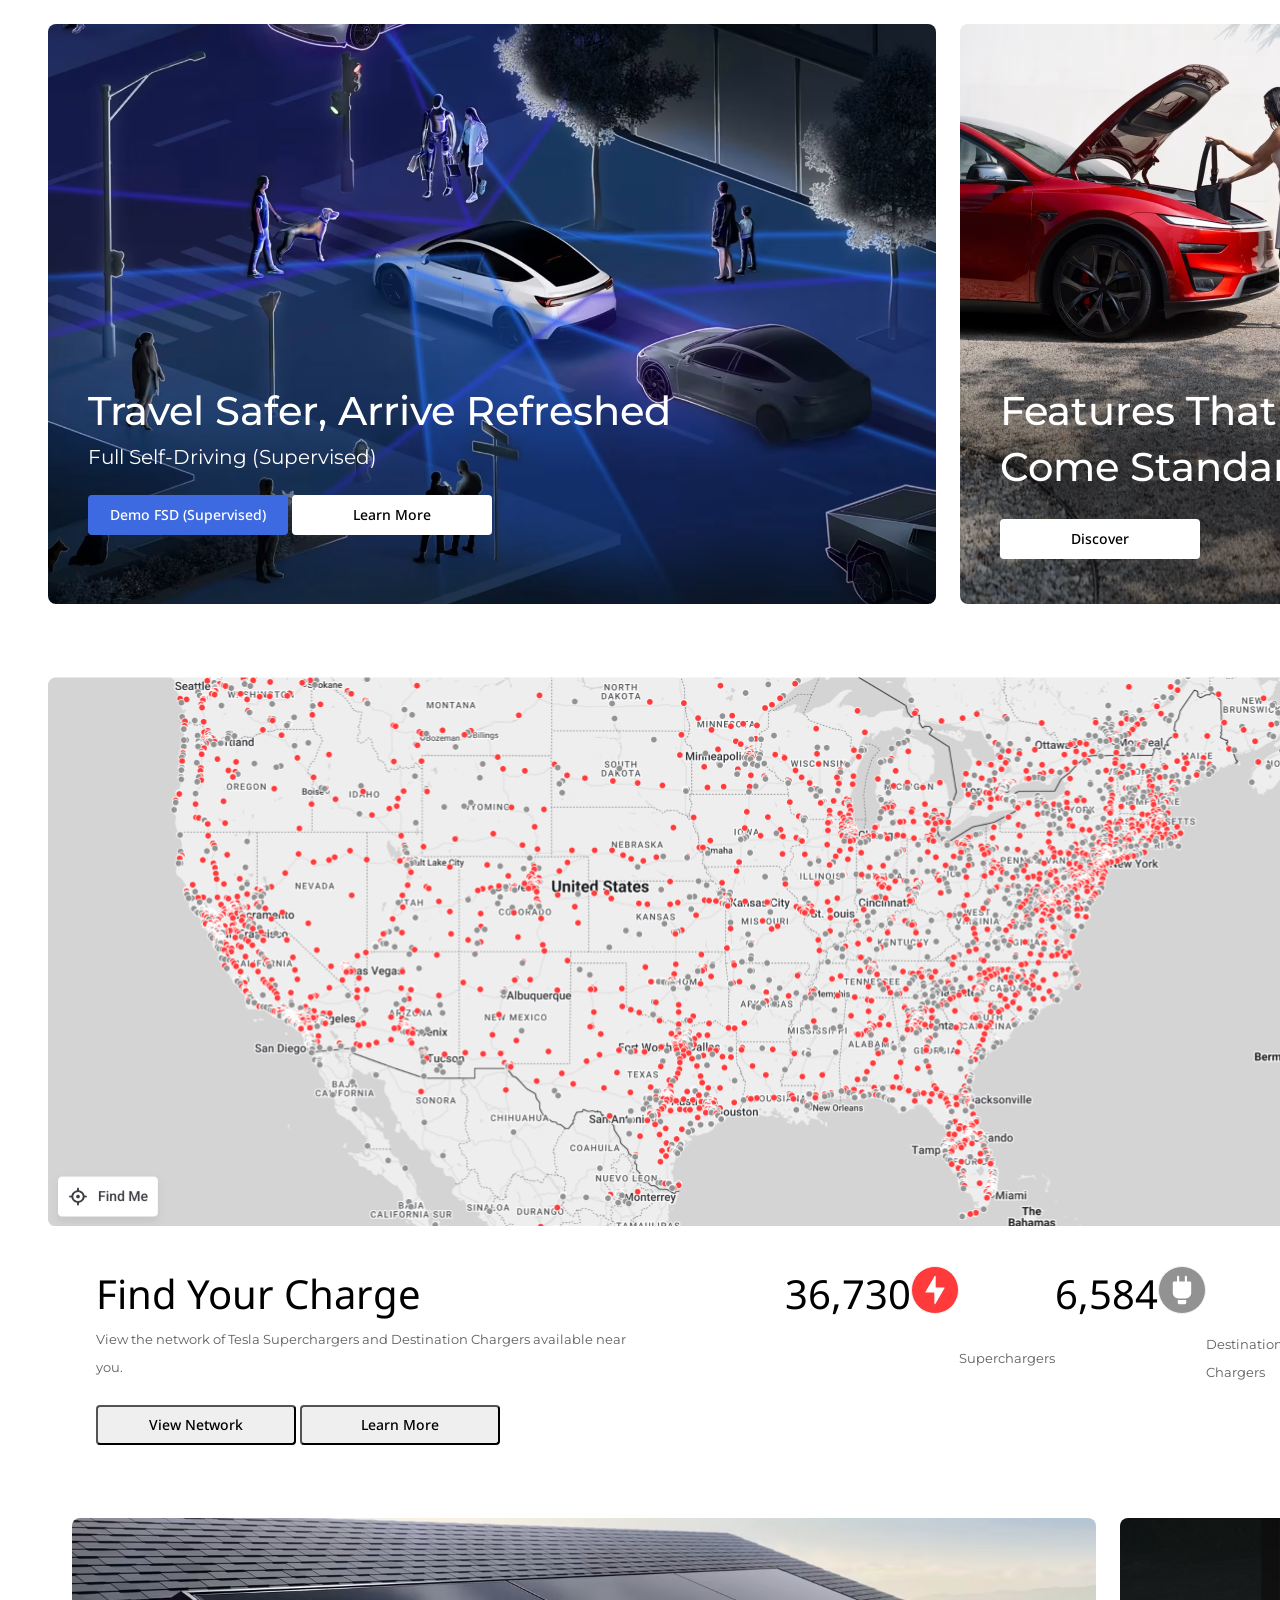
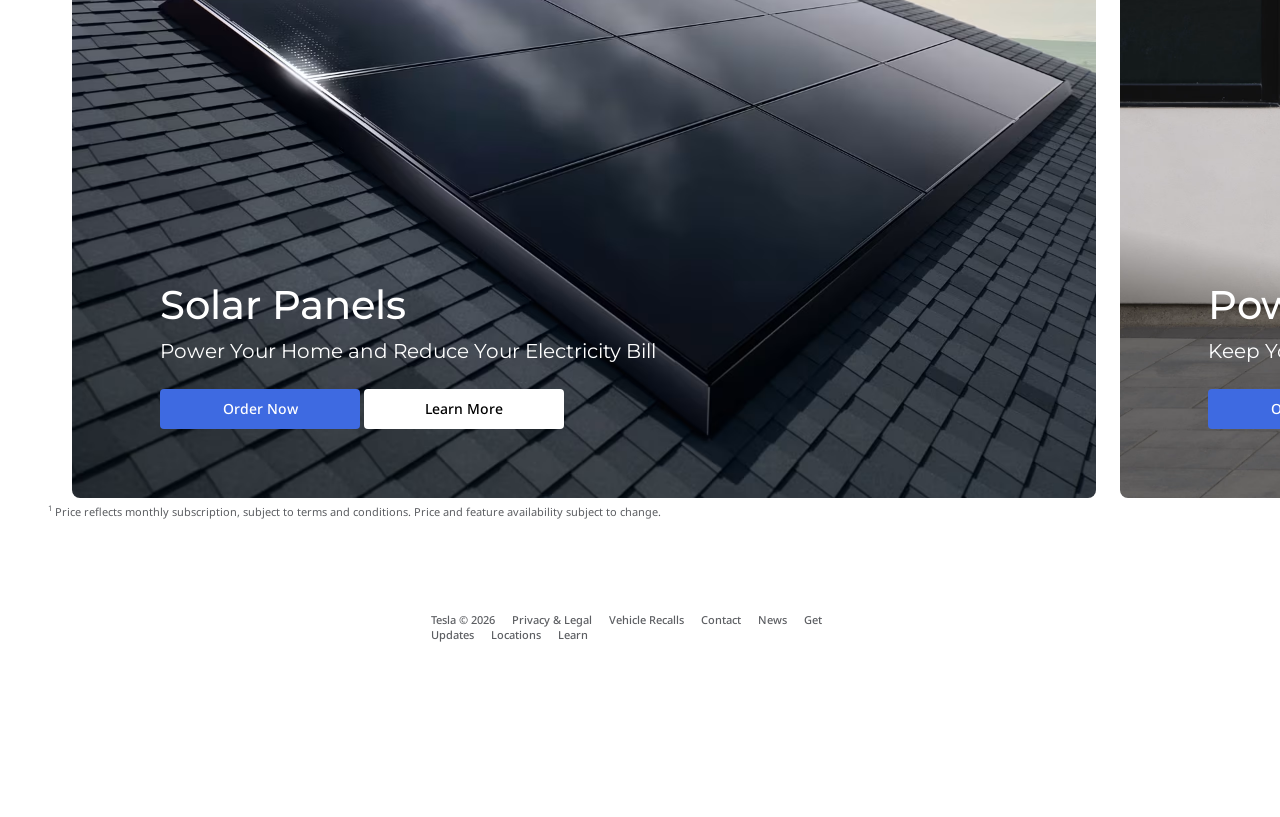
==== commit 8103e89b: "almost done, need to fix some css and add a bottom sticky footer like the header" ====
--- a/index.html
+++ b/index.html
@@ -12,6 +12,7 @@
       <div class="logo">
         <img src="./assets/logo.svg" alt="Tesla Logo" />
       </div>
+
       <!-- menu items -->
       <div class="menu-items">
         <span><a href="#">Vehicles</a></span>
@@ -45,45 +46,58 @@
         </div>
       </section>
       <!-- slideshow or cards section -->
-      <section id="slideshow">
+      <section class="slideshow">
         <!-- first slide -->
         <div class="slide s1">
           <h5>Sport Sudan</h5>
-          <h3>Model 3</h3>
-          <a href="#">Lease from $299/mo</a>
-          <button>Order Now</button>
-          <button>Learn More</button>
+          <div class="left-corner">
+            <h1>Model 3</h1>
+            <a href="#">Lease from $299/mo</a>
+            <button class="blue-btn">Order Now</button>
+            <button class="transp-btn">Learn More</button>
+          </div>
         </div>
         <!-- second slide -->
         <div class="slide s2">
           <h5>Midsize SUV</h5>
-          <h3>Model Y</h3>
-          <a href="#">Lease from $459/mo</a>
-          <button>Order Now</button>
-          <button>Learn More</button>
+          <div class="left-corner">
+            <h1>Model Y</h1>
+            <a href="#">Lease from $459/mo</a>
+            <button class="blue-btn">Order Now</button>
+            <button class="transp-btn">Learn More</button>
+          </div>
         </div>
         <!-- third slide -->
         <div class="slide s3">
           <h5>Utility Truck</h5>
-          <img src="#" alt="Cyber Truck Logo" />
-          <a href="#">Lease from $849/mo</a>
-          <button>Order Now</button>
-          <button>Learn More</button>
+          <div class="left-corner">
+            <img
+              id="crop"
+              src="assets/cybertruck-logo.svg"
+              alt="Cyber Truck Logo"
+            />
+            <a href="#">Lease from $849/mo</a>
+            <button class="blue-btn">Order Now</button>
+            <button class="transp-btn">Learn More</button>
+          </div>
         </div>
         <!-- fouth slide -->
         <div class="slide s4">
           <h5>Luxury Sedan</h5>
-          <h3>Model S</h3>
-          <button>Order Now</button>
-          <button>Learn More</button>
+          <div class="left-corner">
+            <h1>Model S</h1>
+            <button class="blue-btn">Order Now</button>
+            <button class="transp-btn">Learn More</button>
+          </div>
         </div>
         <!-- fifth slide -->
         <div class="slide s5">
-          <h5>Luxury SUV</h5>
-          <h3>Model X</h3>
-          <a href="#">Lease from $299/mo</a>
-          <button>Order Now</button>
-          <button>Learn More</button>
+          <h1>Luxury SUV</h1>
+          <div class="left-corner">
+            <h1>Model X</h1>
+            <button class="blue-btn">Order Now</button>
+            <button class="transp-btn">Learn More</button>
+          </div>
         </div>
       </section>
       <!-- card advertisements -->
@@ -115,88 +129,116 @@
 
       <!-- images showing benefits -->
       <section id="benefits">
-        <div>
-          <h1>Travel Safer, Arrive Refreshed</h1>
-          <p>Full Self-Driving (Supervised)</p>
-          <button>Demo FSD (Supervised)</button>
-          <button>Learn More</button>
-        </div>
-        <div>
-          <h1>Features That Come Standard</h1>
-          <button>Discover</button>
+        <div id="self-driving">
+          <div class="left-corner">
+            <h1>Travel Safer, Arrive Refreshed</h1>
+            <h4>Full Self-Driving (Supervised)</h4>
+            <button class="blue-btn">Demo FSD (Supervised)</button>
+            <button class="transp-btn">Learn More</button>
+          </div>
+        </div>
+        <div id="features">
+          <div class="left-corner">
+            <h1>Features That Come Standard</h1>
+            <button class="transp-btn">Discover</button>
+          </div>
         </div>
       </section>
       <!-- map -->
-      <section>
-        <img src="./assets/Screenshot 2026-04-18 at 20.06.24.png" alt="Map" />
-      </section>
-      <section>
-        <!-- about charging section -->
-        <div class="charging">
-          <p>Find Your Charge</p>
-          <h4>
-            View the network of Tesla Superchargers and Destination Chargers
-            available near you.
-          </h4>
-          <button>View Network</button>
-          <button>Learn More</button>
-        </div>
-        <div>
-          <p>36,730</p>
-          <img src="#" alt="lightning sign" />
-          <h4>Superchargers</h4>
-        </div>
-        <div>
-          <p>6,584</p>
-          <img src="#" alt="Charging sign" />
-          <h4>Destination Chargers</h4>
-        </div>
-      </section>
-      <section id="otherthings-slide">
-        <!-- first slide -->
-        <div class="slide">
-          <h1>Solar Panels</h1>
-          <p>Power Your Home and Reduce Your Electricity Bill</p>
-          <button>Order Now</button>
-          <button>Learn More</button>
-        </div>
-        <!-- second slide -->
-        <div class="slide">
-          <h1>Powerwall</h1>
-          <p>Keep Your Lights On During Outages</p>
-          <button>Order Now</button>
-          <button>Learn More</button>
-        </div>
-        <!-- third slide -->
-        <div class="slide">
-          <h1>Megapack</h1>
-          <p>Massive Batteries for Massive Energy Support</p>
-          <button>Learn More</button>
-        </div>
-        <!-- fouth slide -->
-        <div class="slide">
-          <h1>Solar Roof</h1>
-          <p>Generate Clean Energy With Your Roof</p>
-          <button>Order Now</button>
-          <button>Learn More</button>
-        </div>
-      </section>
+      <section id="map">
+        <div id="locations">
+          <img src="./assets/Screenshot 2026-04-18 at 20.06.24.png" alt="Map" />
+        </div>
+
+        <section id="details">
+          <!-- about charging section -->
+          <div class="charging1">
+            <p>Find Your Charge</p>
+            <h4>
+              View the network of Tesla Superchargers and Destination Chargers
+              available near you.
+            </h4>
+            <div id="cl-buttons">
+              <button>View Network</button>
+              <button>Learn More</button>
+            </div>
+          </div>
+
+          <div class="charging2">
+            <!-- <div class="power"> -->
+
+            <p>36,730</p>
+            <img src="./assets/lightning.svg" alt="lightning sign" />
+            <h4 class="power">Superchargers</h4>
+
+            <!-- </div> -->
+            <!-- <div class="power"> -->
+
+            <p>6,584</p>
+            <img src="./assets/charging.svg" alt="Charging sign" />
+            <h4 class="power">Destination Chargers</h4>
+
+            <!-- </div> -->
+          </div>
+        </section>
+      </section>
+      <div id="space">
+        <section class="slideshow">
+          <!-- first slide -->
+          <div class="slide s6">
+            <div class="left-corner">
+              <h1>Solar Panels</h1>
+              <h4>Power Your Home and Reduce Your Electricity Bill</h4>
+              <button class="blue-btn">Order Now</button>
+              <button class="transp-btn">Learn More</button>
+            </div>
+          </div>
+          <!-- second slide -->
+          <div class="slide s7">
+            <div class="left-corner">
+              <h1>Powerwall</h1>
+              <h4>Keep Your Lights On During Outages</h4>
+              <button class="blue-btn">Order Now</button>
+              <button class="transp-btn">Learn More</button>
+            </div>
+          </div>
+          <!-- third slide -->
+          <div class="slide s8">
+            <div class="left-corner">
+              <h1>Megapack</h1>
+              <h4>Massive Batteries for Massive Energy Support</h4>
+              <button class="blue-btn">Learn More</button>
+            </div>
+          </div>
+          <!-- fouth slide -->
+          <div class="slide s9">
+            <div class="left-corner">
+              <h1>Solar Roof</h1>
+              <h4>Generate Clean Energy With Your Roof</h4>
+              <button class="blue-btn">Order Now</button>
+              <button class="transp-btn">Learn More</button>
+            </div>
+          </div>
+        </section>
+      </div>
       <section id="fine-print">
-        <p>
-          1 Price reflects monthly subscription, subject to terms and
+        <h6>
+          <sup>1</sup> Price reflects monthly subscription, subject to terms and
           conditions. Price and feature availability subject to change.
-        </p>
+        </h6>
       </section>
     </main>
     <footer>
-      <a href="#" alt="">Tesla © 2026</a>
-      <a href="#">Privacy & Legal</a>
-      <a href="#">Vehicle Recalls</a>
-      <a href="#">Contact</a>
-      <a href="#">News</a>
-      <a href="#">Get Updates</a>
-      <a href="#">Locations</a>
-      <a href="#">Learn</a>
+      <div id="footer-menu">
+        <a href="#" alt="">Tesla © 2026</a>
+        <a href="#">Privacy & Legal</a>
+        <a href="#">Vehicle Recalls</a>
+        <a href="#">Contact</a>
+        <a href="#">News</a>
+        <a href="#">Get Updates</a>
+        <a href="#">Locations</a>
+        <a href="#">Learn</a>
+      </div>
     </footer>
   </body>
 </html>
--- a/style.css
+++ b/style.css
@@ -11,26 +11,33 @@
 } */
 h1 {
   color: white;
-  font-size: 48px;
+  font-size: 40px;
   line-height: 56px;
   display: block;
   font-family: "Montserrat", sans-serif;
   font-weight: 500;
 }
 h4 {
-  /* color: white; */
+  color: white;
   font-size: 20px;
   font-weight: 400;
   line-height: 28px;
   font-family: "Montserrat", sans-serif;
   margin-top: 4px;
 }
+h5 {
+  font-size: 17px;
+  color: white;
+}
 header {
   display: flex;
   justify-content: space-between;
   align-items: center;
-  position: relative;
+  position: sticky;
   height: 56px;
+  top: 0;
+  background-color: #fff;
+  z-index: 1; /*specifies stack order of header element(larger index covers smaller one*/
 }
 header h4 {
   color: white;
@@ -50,17 +57,20 @@
   margin-top: 24px;
   cursor: pointer;
 }
-img {
-  width: 220px;
-  height: 220px;
-  background-size: contain;
-}
+p {
+  font-size: 40px;
+}
+
 .logo {
-  width: 152px;
+  width: 190px;
   height: 24px;
-  padding: 0 16px;
+  padding: 0 32px;
   align-items: start;
-}
+  display: block;
+  position: relative;
+  cursor: pointer;
+}
+
 .text {
   text-align: center;
   flex-direction: column;
@@ -86,11 +96,13 @@
 .icons {
   width: 24px;
   height: 24px;
+  cursor: pointer;
 }
 .nav-items {
   padding-right: 32px;
   align-items: end;
 }
+
 #hero {
   color: white;
   width: 100%;
@@ -103,18 +115,97 @@
 }
 #marketing-cards {
   padding: 48px 48px 0 48px;
-  display: flex;
-}
+  /* display: flex; */
+  display: grid;
+  grid-template-columns: auto auto;
+  gap: 10px;
+  position: relative;
+}
+#benefits {
+  display: grid;
+  grid-template-columns: auto auto;
+  gap: 24px;
+  height: 644px;
+  padding: 32px 48px;
+}
+#self-driving {
+  display: flex;
+  background-image: url(./assets/Safety.avif);
+  border-radius: 8px;
+  width: 888px;
+  height: 580px;
+  opacity: 1;
+  position: relative;
+  background-size: cover;
+  background-repeat: no-repeat;
+  background-position: center;
+}
+#features {
+  display: flex;
+  background-image: url(./assets/features.avif);
+  border-radius: 8px;
+  height: 580px;
+  width: 432px;
+  background-size: cover;
+  background-repeat: no-repeat;
+  background-position: center;
+}
+#map {
+  padding: 40px 48px;
+  display: grid;
+  height: 786px;
+}
+
+#locations {
+  height: 550px;
+  padding: 0;
+  display: flex;
+}
+.charging2 {
+  display: flex;
+}
+.charging2 img {
+  height: 48px;
+  width: 48px;
+  display: flex;
+  align-items: center;
+}
+.power {
+  display: flex;
+  align-items: center;
+}
+#details h4 {
+  color: black;
+  font-size: 13px;
+  font-weight: 400;
+  line-height: 28px;
+  justify-content: space-between;
+  color: rgb(92, 94, 98);
+  text-align: start;
+}
+#details {
+  display: flex;
+  padding: 40px 48px;
+  gap: 130px;
+}
+#availability {
+  /* display: block; */
+}
+/* #cl-buttons {
+  flex-direction: column;
+} */
+
 .blue-btn {
   background-color: #3e6ae1;
   border: 3px solid #0000;
   color: white;
 }
+
 .transp-btn {
   background-color: #fff;
   border: 3px solid #0000;
 }
-#slideshow {
+.slideshow {
   display: flex;
   width: 500%;
   /* padding-top: 48px; */
@@ -131,6 +222,10 @@
   border-radius: 8px;
   margin-left: 24px;
 }
+#space {
+  padding-top: 48px;
+}
+
 .s1 {
   background-image: url(./assets/model3.avif);
 }
@@ -146,10 +241,26 @@
 .s5 {
   background-image: url(./assets/modelX.avif);
 }
+.s6 {
+  background-image: url(./assets/Solar-Panels.avif);
+}
+.s7 {
+  background-image: url(./assets/Powerwall.avif);
+}
+.s8 {
+  background-image: url(./assets/Megapack.avif);
+}
+.s9 {
+  background-image: url(./assets/Solar-Roof.avif);
+}
+
 .marketing-card {
   width: 660px;
   height: 220px;
-  display: flex;
+
+  display: flex;
+
+  border-radius: 8px;
   border: 1px solid #0000;
   margin-left: 24px;
 }
@@ -157,31 +268,102 @@
   width: 220px;
   height: 220px;
 }
+.right-side img {
+  /* height: 190px; */
+  height: 100%;
+  align-items: center;
+  border-bottom-right-radius: 8px;
+  border-top-right-radius: 8px;
+  object-fit: cover;
+}
 .left-side {
-  padding: 32px 24px 32px 48px;
-  flex-direction: column;
+  padding: 32px 24px 48px 48px;
+  /* flex-direction: column; */
   text-align: left;
   background-color: #f4f4f4;
+  height: 220px;
+  width: 440px;
+  border-bottom-left-radius: 8px;
+  border-top-left-radius: 8px;
+  /* display: inline-block; */
 }
 .left-side h4 {
   color: #5c5e62;
-  font-size: bold;
-  /* width: 440px;
-  height: 220px; */
+  font-weight: 460;
+  font-size: 18px;
   margin-left: 0;
+  height: 56px;
+  width: 368;
+  padding: 0;
 }
 .left-side h1 {
   font-size: 34px;
   color: black;
+  height: 44px;
+
   /* line-height: px; */
 }
 .left-side button {
   width: 252px;
   height: 40px;
+  margin-top: 10px;
+  /* padding-top: 16px; */
   padding: 4px;
-  border: 3px solid #0000;
+  border: 0px solid #0000;
   border-radius: 4px;
   align-items: center;
   font-size: 14px;
   background-color: #fff;
 }
+.left-corner {
+  padding: 40px;
+  /* margin-top: 60px; */
+  height: 100%;
+  width: 100%;
+  justify-content: flex-end;
+  justify-items: left;
+  /* position: absolute; */
+  bottom: -55%;
+  position: relative;
+}
+.power {
+  display: flex;
+}
+h6 {
+  height: 114px;
+  color: rgb(92, 94, 98);
+  font-size: 11px;
+  font-weight: 400;
+  line-height: 20px;
+  padding: 0 48px;
+}
+footer {
+  padding: 0 24px 60px 24px;
+  font-weight: 500;
+  font-size: 11px;
+}
+footer a {
+  margin-right: 14px;
+  color: rgb(92, 94, 98);
+  text-decoration: none;
+}
+#footer-menu {
+  margin-left: 406.656px;
+  margin-right: 406.656px;
+  height: 70px;
+}
+sup {
+  font-size: 0.7em;
+}
+.slideshow a {
+  display: flex;
+  font-weight: 400;
+  font-size: 20px;
+  color: rgb(255, 255, 255);
+}
+#crop {
+  width: 240px;
+  height: 67.5078px;
+  color: white;
+  filter: brightness(0) invert(1);
+}
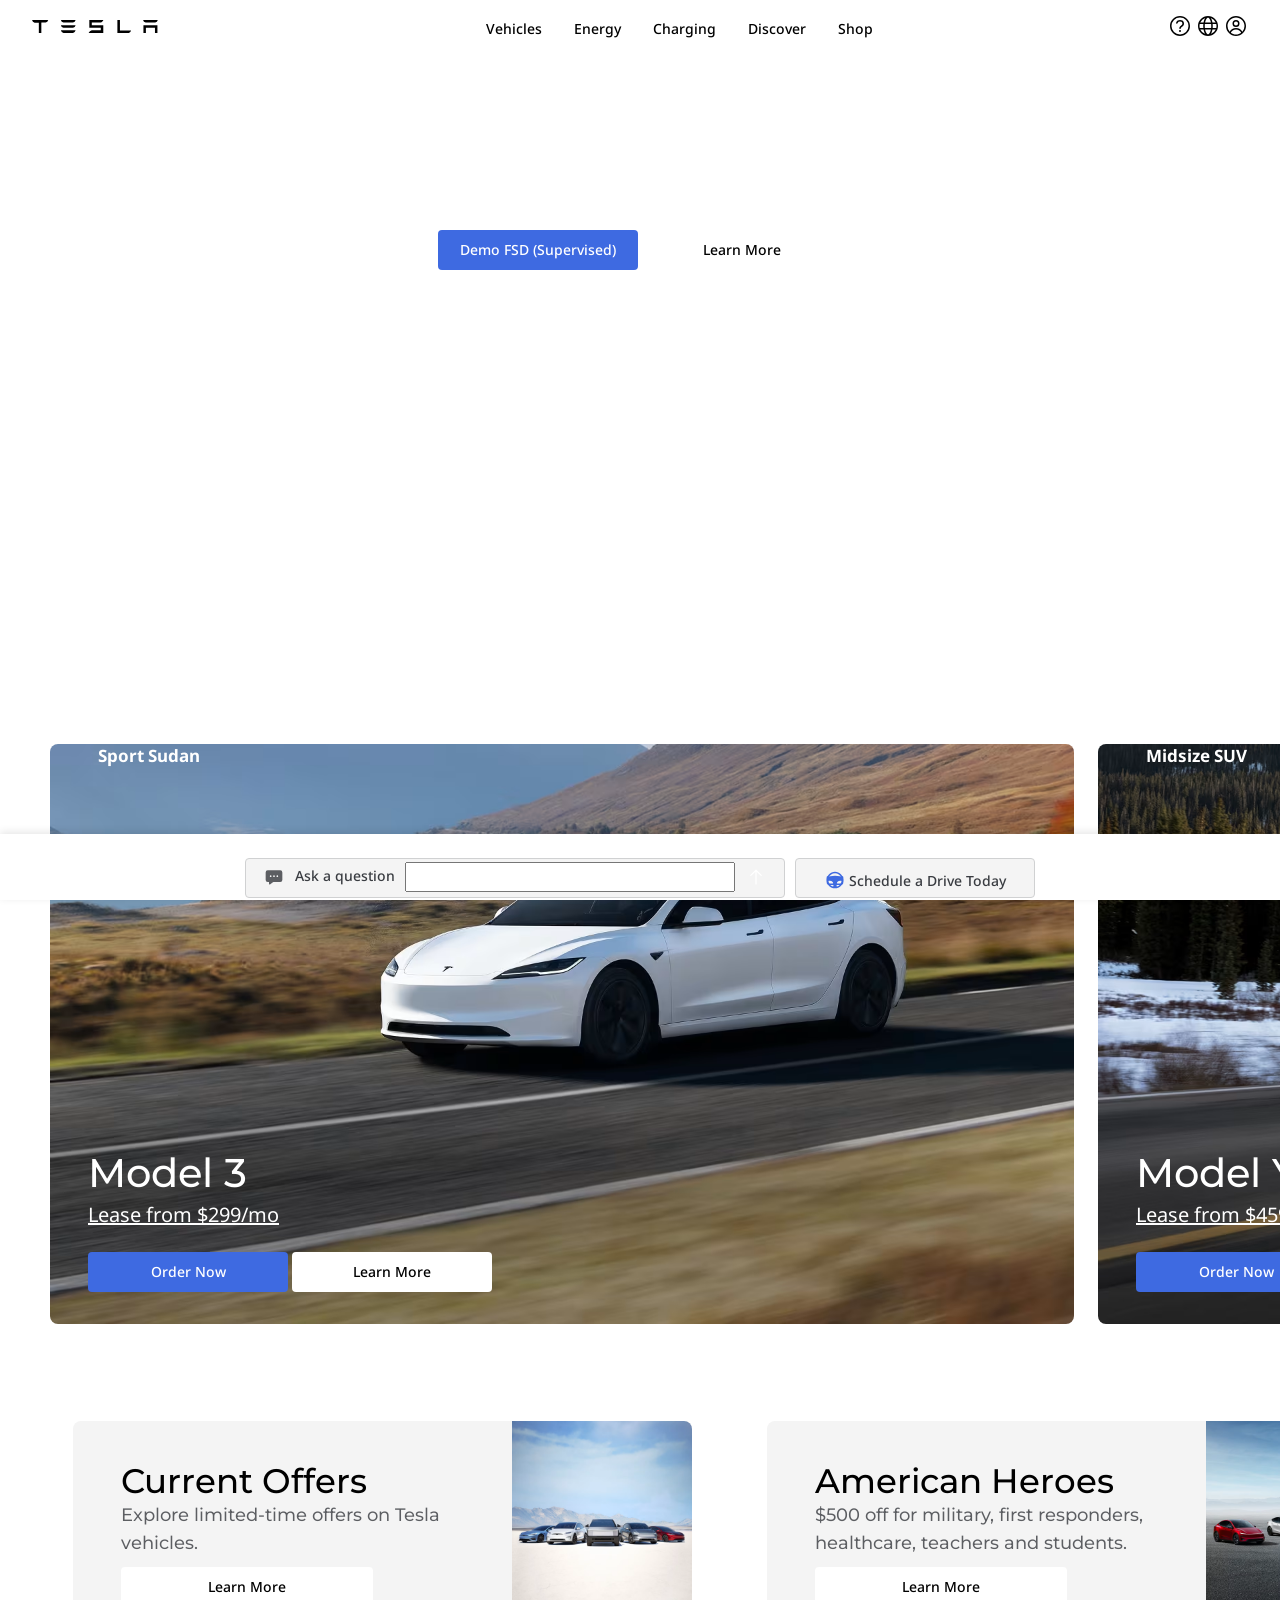
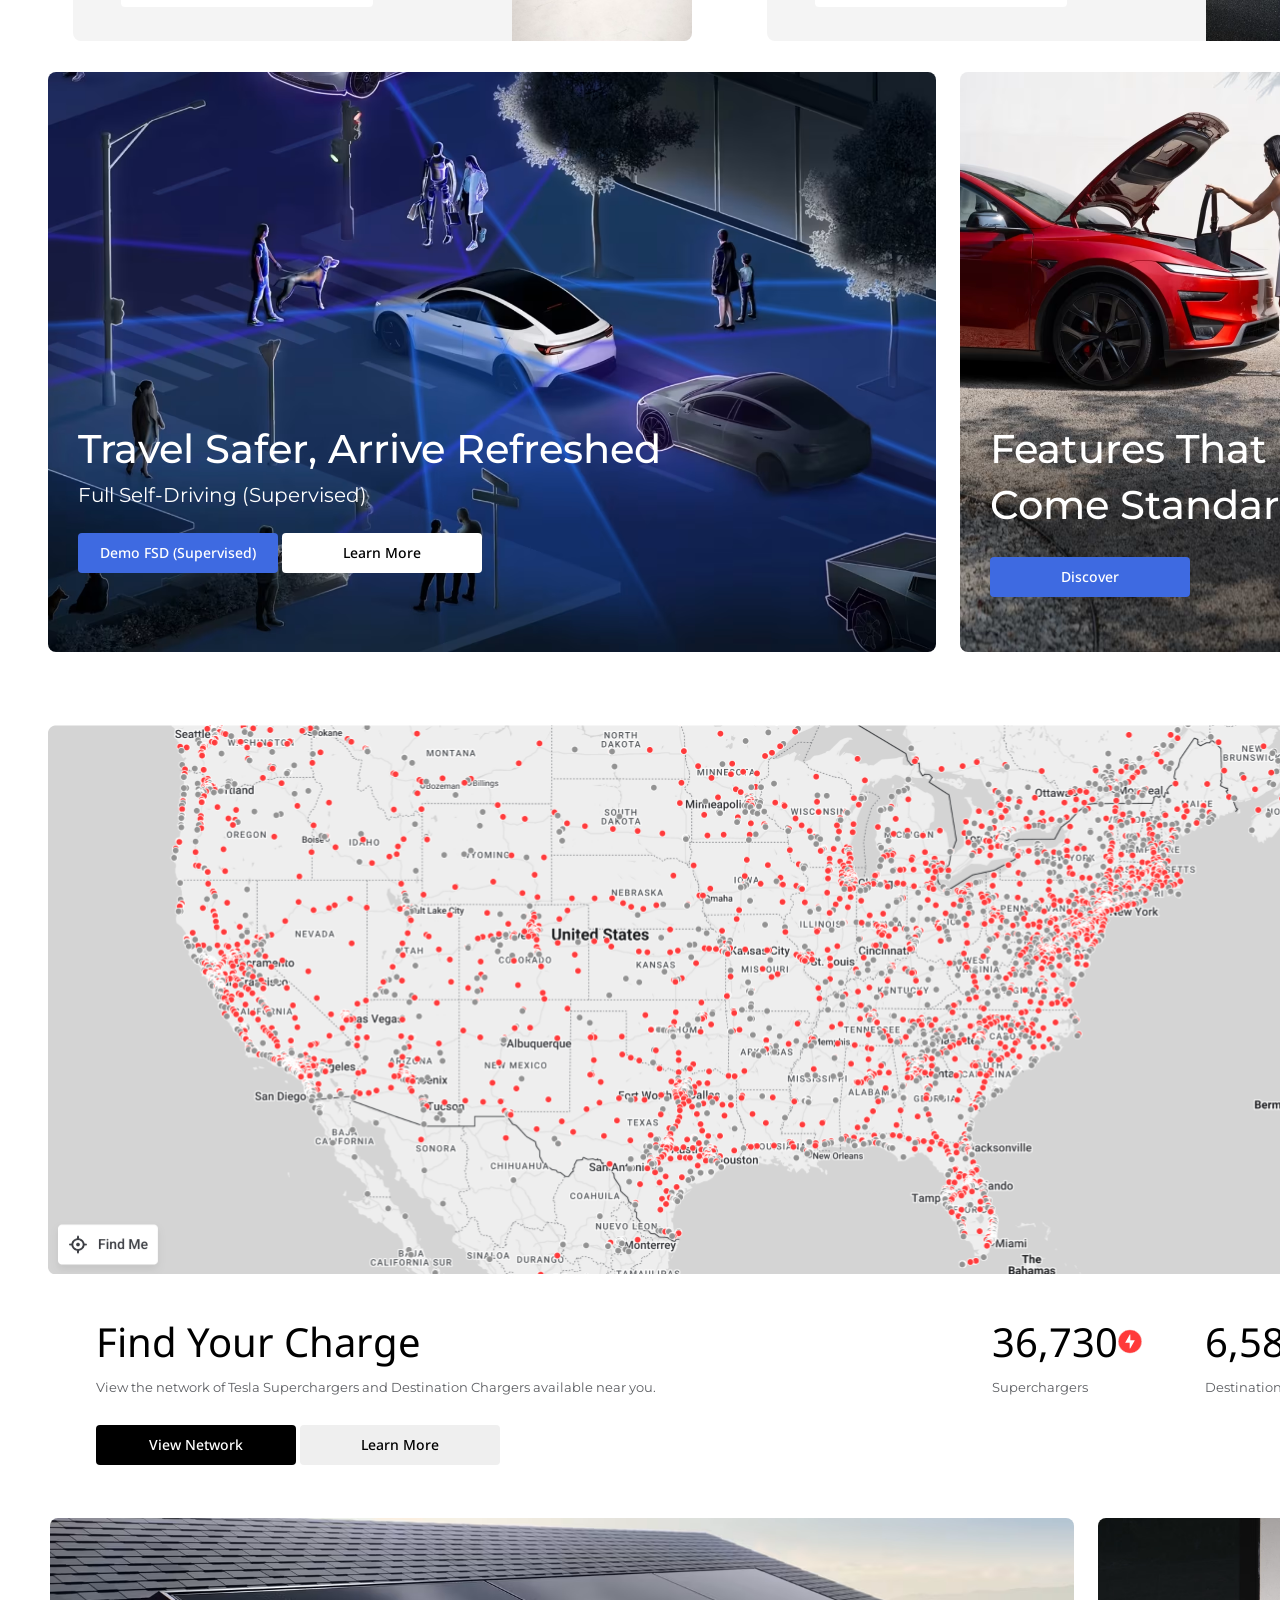
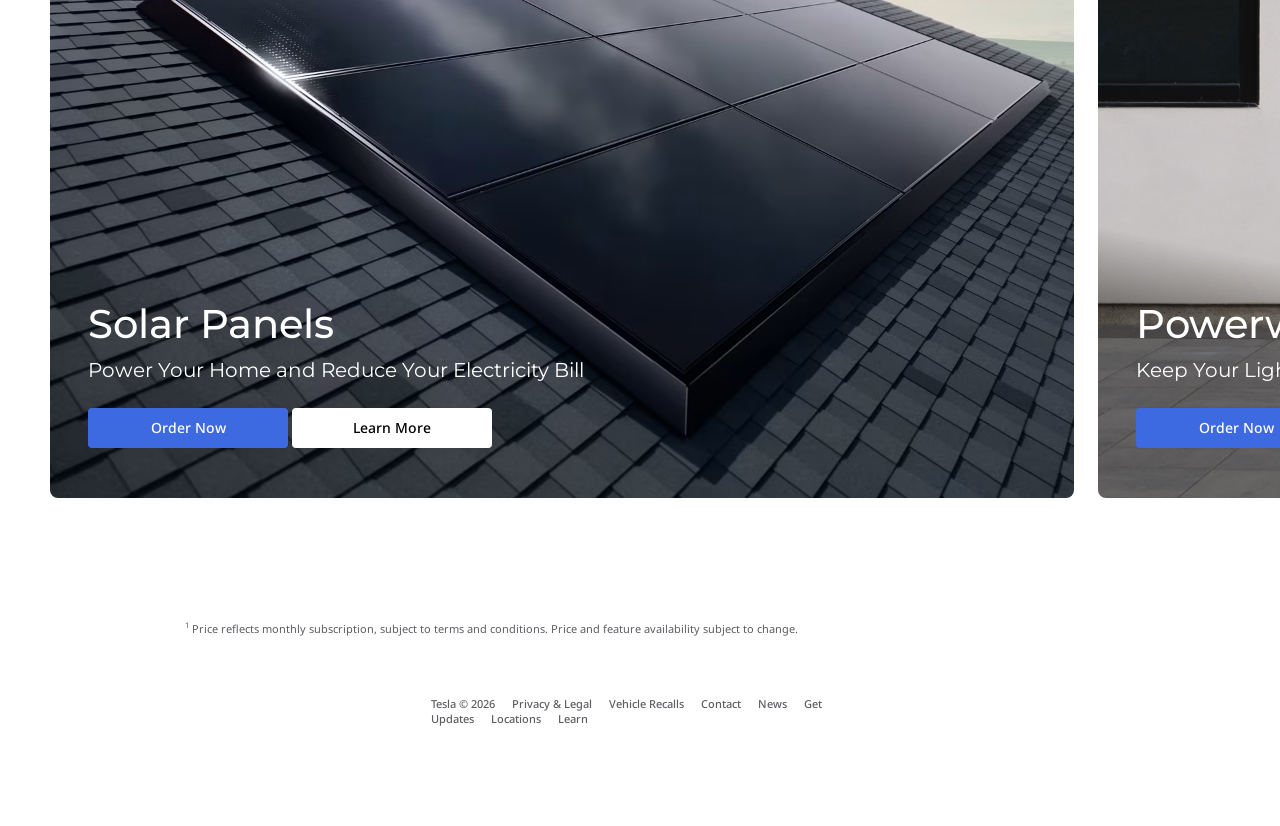
==== commit 008ececa: "I've done what i could, code is complete" ====
--- a/index.html
+++ b/index.html
@@ -3,7 +3,7 @@
   <head>
     <meta charset="UTF-8" />
     <meta name="viewport" content="width=h1, initial-scale=1.0" />
-    <title>Document</title>
+    <title>Tesla Clone</title>
     <link rel="stylesheet" href="style.css" />
   </head>
   <body>
@@ -15,11 +15,11 @@
 
       <!-- menu items -->
       <div class="menu-items">
-        <span><a href="#">Vehicles</a></span>
-        <span><a href="#">Energy</a></span>
-        <span><a href="#">Charging</a></span>
-        <span><a href="#">Discover</a></span>
-        <span><a href="#">Shop</a></span>
+        <span><a href="./assets/blank.html">Vehicles</a></span>
+        <span><a href="./assets/blank.html">Energy</a></span>
+        <span><a href="./assets/blank.html">Charging</a></span>
+        <span><a href="./assets/blank.html">Discover</a></span>
+        <span><a href="./assets/blank.html">Shop</a></span>
       </div>
       <!-- icons on header -->
       <div class="nav-items">
@@ -38,6 +38,7 @@
             type="video/mp4"
           />
         </video>
+        <!-- banner info -->
         <div class="text">
           <h1>Full Self-Driving (Supervised)</h1>
           <h4>Available for $99/mo</h4>
@@ -46,59 +47,70 @@
         </div>
       </section>
       <!-- slideshow or cards section -->
-      <section class="slideshow">
-        <!-- first slide -->
-        <div class="slide s1">
-          <h5>Sport Sudan</h5>
-          <div class="left-corner">
-            <h1>Model 3</h1>
-            <a href="#">Lease from $299/mo</a>
-            <button class="blue-btn">Order Now</button>
-            <button class="transp-btn">Learn More</button>
-          </div>
-        </div>
-        <!-- second slide -->
-        <div class="slide s2">
-          <h5>Midsize SUV</h5>
-          <div class="left-corner">
-            <h1>Model Y</h1>
-            <a href="#">Lease from $459/mo</a>
-            <button class="blue-btn">Order Now</button>
-            <button class="transp-btn">Learn More</button>
-          </div>
-        </div>
-        <!-- third slide -->
-        <div class="slide s3">
-          <h5>Utility Truck</h5>
-          <div class="left-corner">
-            <img
-              id="crop"
-              src="assets/cybertruck-logo.svg"
-              alt="Cyber Truck Logo"
-            />
-            <a href="#">Lease from $849/mo</a>
-            <button class="blue-btn">Order Now</button>
-            <button class="transp-btn">Learn More</button>
-          </div>
-        </div>
-        <!-- fouth slide -->
-        <div class="slide s4">
-          <h5>Luxury Sedan</h5>
-          <div class="left-corner">
-            <h1>Model S</h1>
-            <button class="blue-btn">Order Now</button>
-            <button class="transp-btn">Learn More</button>
-          </div>
-        </div>
-        <!-- fifth slide -->
-        <div class="slide s5">
-          <h1>Luxury SUV</h1>
-          <div class="left-corner">
-            <h1>Model X</h1>
-            <button class="blue-btn">Order Now</button>
-            <button class="transp-btn">Learn More</button>
-          </div>
-        </div>
+      <section class="slideshow-container">
+        <section class="slideshow">
+          <!-- first slide -->
+          <div class="slide s1">
+            <h5>Sport Sudan</h5>
+            <div class="left-corner">
+              <h1>Model 3</h1>
+              <a
+                href="https://www.tesla.com/model3/design?cfg=%24MT367&id=finplat.AUTO_LEASE%3AOPERATIONAL_LEASE%3ACT_PRIVATE#overview"
+                >Lease from $299/mo</a
+              >
+              <button class="blue-btn">Order Now</button>
+              <button class="transp-btn">Learn More</button>
+            </div>
+          </div>
+          <!-- second slide -->
+          <div class="slide s2">
+            <h5>Midsize SUV</h5>
+            <div class="left-corner">
+              <h1>Model Y</h1>
+              <a
+                href="https://www.tesla.com/modely/design?id=finplat.AUTO_LEASE%3AOPERATIONAL_LEASE%3ACT_PRIVATE#overview"
+                >Lease from $459/mo</a
+              >
+              <button class="blue-btn">Order Now</button>
+              <button class="transp-btn">Learn More</button>
+            </div>
+          </div>
+          <!-- third slide -->
+          <div class="slide s3">
+            <h5>Utility Truck</h5>
+            <div class="left-corner">
+              <img
+                id="crop"
+                src="assets/cybertruck-logo.svg"
+                alt="Cyber Truck Logo"
+              />
+              <a
+                href="https://www.tesla.com/cybertruck/design?id=finplat.AUTO_LEASE%3AOPERATIONAL_LEASE%3ACT_PRIVATE#overview"
+                >Lease from $849/mo</a
+              >
+              <button class="blue-btn">Order Now</button>
+              <button class="transp-btn">Learn More</button>
+            </div>
+          </div>
+          <!-- fouth slide -->
+          <div class="slide s4">
+            <h5>Luxury Sedan</h5>
+            <div class="left-corner">
+              <h1>Model S</h1>
+              <button class="blue-btn">Order Now</button>
+              <button class="transp-btn">Learn More</button>
+            </div>
+          </div>
+          <!-- fifth slide -->
+          <div class="slide s5">
+            <h1>Luxury SUV</h1>
+            <div class="left-corner">
+              <h1>Model X</h1>
+              <button class="blue-btn">Order Now</button>
+              <button class="transp-btn">Learn More</button>
+            </div>
+          </div>
+        </section>
       </section>
       <!-- card advertisements -->
       <section id="marketing-cards">
@@ -130,7 +142,7 @@
       <!-- images showing benefits -->
       <section id="benefits">
         <div id="self-driving">
-          <div class="left-corner">
+          <div class="special-left-corner">
             <h1>Travel Safer, Arrive Refreshed</h1>
             <h4>Full Self-Driving (Supervised)</h4>
             <button class="blue-btn">Demo FSD (Supervised)</button>
@@ -138,9 +150,9 @@
           </div>
         </div>
         <div id="features">
-          <div class="left-corner">
+          <div class="special-left-corner">
             <h1>Features That Come Standard</h1>
-            <button class="transp-btn">Discover</button>
+            <button class="blue-btn">Discover</button>
           </div>
         </div>
       </section>
@@ -153,36 +165,38 @@
         <section id="details">
           <!-- about charging section -->
           <div class="charging1">
-            <p>Find Your Charge</p>
-            <h4>
-              View the network of Tesla Superchargers and Destination Chargers
-              available near you.
-            </h4>
-            <div id="cl-buttons">
-              <button>View Network</button>
-              <button>Learn More</button>
-            </div>
-          </div>
-
-          <div class="charging2">
-            <!-- <div class="power"> -->
-
-            <p>36,730</p>
-            <img src="./assets/lightning.svg" alt="lightning sign" />
-            <h4 class="power">Superchargers</h4>
-
-            <!-- </div> -->
-            <!-- <div class="power"> -->
-
-            <p>6,584</p>
-            <img src="./assets/charging.svg" alt="Charging sign" />
-            <h4 class="power">Destination Chargers</h4>
-
-            <!-- </div> -->
+            <div class="stacked">
+              <p>Find Your Charge</p>
+              <h4>
+                View the network of Tesla Superchargers and Destination Chargers
+                available near you.
+              </h4>
+            </div>
+            <div id="group">
+              <div class="stacked">
+                <div class="charging1">
+                  <p>36,730</p>
+                  <img src="./assets/lightning.svg" alt="lightning sign" />
+                </div>
+                <h4 class="power">Superchargers</h4>
+              </div>
+              <div class="stacked">
+                <div class="charging1">
+                  <p>6,584</p>
+                  <img src="./assets/charging.svg" alt="Charging sign" />
+                </div>
+                <h4 class="power">Destination Chargers</h4>
+              </div>
+            </div>
+          </div>
+
+          <div id="cl-buttons">
+            <button id="dark">View Network</button>
+            <button id="light">Learn More</button>
           </div>
         </section>
       </section>
-      <div id="space">
+      <section class="slideshow-container">
         <section class="slideshow">
           <!-- first slide -->
           <div class="slide s6">
@@ -220,24 +234,53 @@
             </div>
           </div>
         </section>
-      </div>
-      <section id="fine-print">
+      </section>
+      <div id="fine-print">
         <h6>
           <sup>1</sup> Price reflects monthly subscription, subject to terms and
           conditions. Price and feature availability subject to change.
         </h6>
-      </section>
+      </div>
     </main>
     <footer>
       <div id="footer-menu">
-        <a href="#" alt="">Tesla © 2026</a>
-        <a href="#">Privacy & Legal</a>
-        <a href="#">Vehicle Recalls</a>
-        <a href="#">Contact</a>
-        <a href="#">News</a>
-        <a href="#">Get Updates</a>
-        <a href="#">Locations</a>
-        <a href="#">Learn</a>
+        <a href="./assets/blank.html" alt="">Tesla © 2026</a>
+        <a href="./assets/blank.html">Privacy & Legal</a>
+        <a href="./assets/blank.html">Vehicle Recalls</a>
+        <a href="./assets/blank.html">Contact</a>
+        <a href="./assets/blank.html">News</a>
+        <a href="./assets/blank.html">Get Updates</a>
+        <a href="./assets/blank.html">Locations</a>
+        <a href="./assets/blank.html">Learn</a>
+      </div>
+      <div id="sticky-position">
+        <div id="button-container">
+          <button id="question-button">
+            <!-- <div> -->
+            <img
+              class="footer-icons"
+              src="./assets/askquestion.svg"
+              alt="chat icon"
+            />
+
+            <span>Ask a question</span>
+            <input id="input-size" type="text" />
+            <img
+              class="footer-icons"
+              src="./assets/arrow-icon.svg"
+              alt="arrow icon"
+            />
+            <!-- </div> -->
+          </button>
+          <button id="wheel-button">
+            <img
+              class="footer-icons"
+              src="./assets/wheel.svg"
+              alt="steering wheel icon"
+            />
+            <span>Schedule a Drive Today</span>
+          </button>
+        </div>
       </div>
     </footer>
   </body>
--- a/style.css
+++ b/style.css
@@ -6,9 +6,173 @@
   margin: 0;
   font-family: "Noto Sans", sans-serif;
 }
-/* main {
-  font-family: "Urbanist", sans-serif;
-} */
+header {
+  display: flex;
+  justify-content: space-between;
+  align-items: center;
+  position: sticky;
+  height: 56px;
+  top: 0;
+  background-color: #fff;
+  z-index: 1; /*specifies stack order of header element(larger index covers smaller one*/
+}
+header h4 {
+  color: white;
+}
+
+.logo {
+  width: 190px;
+  height: 24px;
+  padding: 0 32px;
+  align-items: start;
+  display: block;
+  position: relative;
+  cursor: pointer;
+}
+.menu-items {
+  display: flex;
+  justify-content: space-between;
+  align-items: center;
+  padding: 0 8px;
+  font-size: 14px;
+}
+.menu-items a {
+  text-decoration: none;
+  color: black;
+  font-weight: 500;
+}
+.nav-items {
+  padding-right: 32px;
+  align-items: center;
+  gap: 10px;
+}
+.icons {
+  width: 24px;
+  height: 24px;
+  cursor: pointer;
+}
+span {
+  padding: 4px 16px;
+}
+span a:hover {
+  background-color: rgb(242, 242, 242);
+}
+#hero {
+  color: white;
+  width: 100%;
+  height: 100%;
+  display: flex;
+}
+#banner {
+  width: 100%;
+  height: 100%;
+}
+.text {
+  text-align: center;
+  flex-direction: column;
+  margin: 0;
+  padding: 48px 32px;
+  position: absolute;
+  top: 70px;
+  height: 100%;
+  width: 100%;
+}
+
+.transp-btn {
+  background-color: #fff;
+  border: 3px solid #0000;
+}
+.transp-btn:hover {
+  filter: brightness(0.9);
+}
+.slideshow-container {
+  height: 676px;
+  padding-left: 50px;
+}
+.slideshow /*carousel*/ {
+  display: flex;
+  width: 100%; /*change to 500%*/
+  /* overflow: scroll; */
+  padding-top: 48px;
+  overflow-x: auto;
+  position: relative;
+  margin: auto;
+  padding: 48px 48px 0 48px;
+  gap: 24px;
+  scroll-behavior: smooth;
+  /* anchor-name: --carousel; */
+  scroll-snap-type: x mandatory;
+  scroll-marker-group: after;
+}
+.slideshow a {
+  display: flex;
+  font-weight: 400;
+  font-size: 20px;
+  color: rgb(255, 255, 255);
+}
+.slideshow::scroll-marker-group {
+  display: flex;
+  justify-content: center;
+  gap: 10px;
+}
+.slideshow::-webkit-scrollbar {
+  display: none;
+}
+.slide /*card*/ {
+  scroll-snap-align: start;
+  padding: 0 48px;
+  min-width: 1024px;
+  height: 580px;
+  background-size: cover;
+  border-radius: 8px;
+  position: relative;
+  flex: 0 0 calc(100%-48px);
+  display: block;
+}
+.slide::scroll-marker {
+  content: "";
+  height: 12px;
+  width: 12px;
+  background-color: #5c5e62;
+  border-radius: 60%;
+  block-size: 14px;
+  margin-top: 24px;
+  font-weight: 400;
+  justify-content: center;
+  display: grid;
+  row-gap: 8px;
+  margin-bottom: 15px;
+}
+.slide::scroll-marker:target-current {
+  background-color: black;
+}
+.s1 {
+  background-image: url(./assets/model3.avif);
+}
+.s2 {
+  background-image: url(./assets/modelY.avif);
+}
+.s3 {
+  background-image: url(./assets/cyber-truck.avif);
+}
+.s4 {
+  background-image: url(./assets/modelS.avif);
+}
+.s5 {
+  background-image: url(./assets/modelX.avif);
+}
+.s6 {
+  background-image: url(./assets/Solar-Panels.avif);
+}
+.s7 {
+  background-image: url(./assets/Powerwall.avif);
+}
+.s8 {
+  background-image: url(./assets/Megapack.avif);
+}
+.s9 {
+  background-image: url(./assets/Solar-Roof.avif);
+}
 h1 {
   color: white;
   font-size: 40px;
@@ -28,22 +192,6 @@
 h5 {
   font-size: 17px;
   color: white;
-}
-header {
-  display: flex;
-  justify-content: space-between;
-  align-items: center;
-  position: sticky;
-  height: 56px;
-  top: 0;
-  background-color: #fff;
-  z-index: 1; /*specifies stack order of header element(larger index covers smaller one*/
-}
-header h4 {
-  color: white;
-}
-span {
-  padding: 4px 16px;
 }
 button {
   width: 200px;
@@ -57,61 +205,27 @@
   margin-top: 24px;
   cursor: pointer;
 }
-p {
-  font-size: 40px;
-}
-
-.logo {
-  width: 190px;
-  height: 24px;
-  padding: 0 32px;
-  align-items: start;
-  display: block;
-  position: relative;
-  cursor: pointer;
-}
-
-.text {
-  text-align: center;
-  flex-direction: column;
-  margin: 0;
-  padding: 48px 32px;
-  position: absolute;
-  top: 70px;
-  height: 100%;
-  width: 100%;
-}
-.menu-items {
-  display: flex;
-  justify-content: space-between;
-  align-items: center;
-  padding: 0 8px;
-  font-size: 14px;
-}
-.menu-items a {
-  text-decoration: none;
-  color: black;
-  font-weight: 500;
-}
-.icons {
-  width: 24px;
-  height: 24px;
-  cursor: pointer;
-}
-.nav-items {
-  padding-right: 32px;
-  align-items: end;
-}
-
-#hero {
-  color: white;
-  width: 100%;
-  height: 100%;
-  display: flex;
-}
-#banner {
-  width: 100%;
-  height: 100%;
+.blue-btn {
+  background-color: #3e6ae1;
+  border: 3px solid #0000;
+  color: white;
+}
+.blue-btn:hover {
+  filter: brightness(0.9);
+}
+.left-corner {
+  padding: 30px;
+  justify-content: flex-end;
+  justify-items: left;
+  bottom: -60%;
+  position: relative;
+  left: -40px;
+}
+#crop {
+  width: 240px;
+  height: 67.5078px;
+  color: white;
+  filter: brightness(0) invert(1);
 }
 #marketing-cards {
   padding: 48px 48px 0 48px;
@@ -121,139 +235,6 @@
   gap: 10px;
   position: relative;
 }
-#benefits {
-  display: grid;
-  grid-template-columns: auto auto;
-  gap: 24px;
-  height: 644px;
-  padding: 32px 48px;
-}
-#self-driving {
-  display: flex;
-  background-image: url(./assets/Safety.avif);
-  border-radius: 8px;
-  width: 888px;
-  height: 580px;
-  opacity: 1;
-  position: relative;
-  background-size: cover;
-  background-repeat: no-repeat;
-  background-position: center;
-}
-#features {
-  display: flex;
-  background-image: url(./assets/features.avif);
-  border-radius: 8px;
-  height: 580px;
-  width: 432px;
-  background-size: cover;
-  background-repeat: no-repeat;
-  background-position: center;
-}
-#map {
-  padding: 40px 48px;
-  display: grid;
-  height: 786px;
-}
-
-#locations {
-  height: 550px;
-  padding: 0;
-  display: flex;
-}
-.charging2 {
-  display: flex;
-}
-.charging2 img {
-  height: 48px;
-  width: 48px;
-  display: flex;
-  align-items: center;
-}
-.power {
-  display: flex;
-  align-items: center;
-}
-#details h4 {
-  color: black;
-  font-size: 13px;
-  font-weight: 400;
-  line-height: 28px;
-  justify-content: space-between;
-  color: rgb(92, 94, 98);
-  text-align: start;
-}
-#details {
-  display: flex;
-  padding: 40px 48px;
-  gap: 130px;
-}
-#availability {
-  /* display: block; */
-}
-/* #cl-buttons {
-  flex-direction: column;
-} */
-
-.blue-btn {
-  background-color: #3e6ae1;
-  border: 3px solid #0000;
-  color: white;
-}
-
-.transp-btn {
-  background-color: #fff;
-  border: 3px solid #0000;
-}
-.slideshow {
-  display: flex;
-  width: 500%;
-  /* padding-top: 48px; */
-  position: relative;
-  margin: auto;
-  padding: 48px 48px 0 48px;
-}
-.slide {
-  padding: 0 48px;
-  width: 1024px;
-  height: 580px;
-  display: block;
-  background-size: cover;
-  border-radius: 8px;
-  margin-left: 24px;
-}
-#space {
-  padding-top: 48px;
-}
-
-.s1 {
-  background-image: url(./assets/model3.avif);
-}
-.s2 {
-  background-image: url(./assets/modelY.avif);
-}
-.s3 {
-  background-image: url(./assets/cyber-truck.avif);
-}
-.s4 {
-  background-image: url(./assets/modelS.avif);
-}
-.s5 {
-  background-image: url(./assets/modelX.avif);
-}
-.s6 {
-  background-image: url(./assets/Solar-Panels.avif);
-}
-.s7 {
-  background-image: url(./assets/Powerwall.avif);
-}
-.s8 {
-  background-image: url(./assets/Megapack.avif);
-}
-.s9 {
-  background-image: url(./assets/Solar-Roof.avif);
-}
-
 .marketing-card {
   width: 660px;
   height: 220px;
@@ -315,32 +296,137 @@
   font-size: 14px;
   background-color: #fff;
 }
-.left-corner {
-  padding: 40px;
-  /* margin-top: 60px; */
-  height: 100%;
-  width: 100%;
+.left-side button:hover {
+  filter: brightness(0.9);
+}
+#benefits {
+  display: grid;
+  grid-template-columns: auto auto;
+  gap: 24px;
+  height: 644px;
+  padding: 32px 48px;
+}
+#self-driving {
+  display: flex;
+  background-image: url(./assets/Safety.avif);
+  border-radius: 8px;
+  width: 888px;
+  height: 580px;
+  opacity: 1;
+  position: relative;
+  background-size: cover;
+  background-repeat: no-repeat;
+  background-position: center;
+}
+.special-left-corner {
+  padding: 30px;
   justify-content: flex-end;
   justify-items: left;
-  /* position: absolute; */
   bottom: -55%;
   position: relative;
 }
+#features {
+  display: flex;
+  background-image: url(./assets/features.avif);
+  border-radius: 8px;
+  height: 580px;
+  width: 432px;
+  background-size: cover;
+  background-repeat: no-repeat;
+  background-position: center;
+}
+#map {
+  padding: 40px 48px;
+  display: grid;
+  height: 786px;
+}
+
+#locations {
+  height: 550px;
+  padding: 0;
+  display: flex;
+}
+#details {
+  /* display: flex; */
+  padding: 40px 48px;
+  /* gap: 130px; */
+}
+#details h4 {
+  color: black;
+  font-size: 13px;
+  font-weight: 400;
+  line-height: 28px;
+  justify-content: space-between;
+  color: rgb(92, 94, 98);
+  text-align: start;
+}
+.charging1 {
+  display: flex;
+  justify-content: space-between;
+}
+.stacked {
+  display: flex;
+  flex-direction: column;
+}
+p {
+  font-size: 40px;
+}
+#group {
+  display: flex;
+  justify-content: space-between;
+  width: 351.64px;
+}
 .power {
   display: flex;
+  align-items: center;
+}
+
+/* .charging2 {
+  display: flex;
+}
+
+.charging2 img {
+  height: 48px;
+  width: 48px;
+  display: flex;
+  align-items: center;
+} */
+
+#dark {
+  background-color: black;
+  color: white;
+  border: 3px solid #0000;
+}
+#dark:active {
+  border: 3px solid white;
+}
+#light {
+  border: 3px solid #0000;
+}
+#light:active {
+  border: 3px solid black;
+}
+#fine-print {
+  height: 150px;
+  padding: 54px 20px 50px 20px;
+  margin: 0 165px 0 165px;
 }
 h6 {
-  height: 114px;
   color: rgb(92, 94, 98);
   font-size: 11px;
   font-weight: 400;
-  line-height: 20px;
-  padding: 0 48px;
-}
+  line-height: 50px;
+}
+sup {
+  font-size: 0.7em;
+}
+
 footer {
   padding: 0 24px 60px 24px;
   font-weight: 500;
   font-size: 11px;
+  display: flex;
+  flex-direction: column;
 }
 footer a {
   margin-right: 14px;
@@ -352,18 +438,78 @@
   margin-right: 406.656px;
   height: 70px;
 }
-sup {
-  font-size: 0.7em;
-}
-.slideshow a {
-  display: flex;
-  font-weight: 400;
-  font-size: 20px;
-  color: rgb(255, 255, 255);
-}
-#crop {
+#sticky-position {
+  display: flex;
+  justify-content: center;
+  position: fixed;
+  width: 100%;
+  height: 66px;
+  bottom: 0;
+  background-color: #fff;
+  z-index: 1;
+  box-shadow: rgba(0, 0, 0, 0.1) 0px -2px 8px 0px;
+  right: 0;
+}
+
+#button-container {
+  height: 70px;
+  padding: 0px 24px 0 24px;
+  display: flex;
+  justify-content: center;
+  gap: 10px;
+
+  /* background-color: white;
+  position: sticky; */
+}
+#question-button {
+  width: 540px;
+  height: 40px;
+  padding: 4px 18px;
+  background-color: #f4f4f4;
+  display: inline-flex;
+  justify-content: space-between;
+  left: 15px;
+  border: 1px solid #d0d1d2;
+}
+#question-button span {
+  padding: 0;
+  font-size: 14px;
+  position: relative;
+  bottom: -5px;
+  color: #393c41;
+}
+.footer-icons {
+  height: 20px;
+  width: 20px;
+  padding: 0;
+  position: relative;
+  bottom: -4px;
+}
+#input-size {
+  width: 330px;
+  height: 30px;
+  color: rgb(142, 142, 142);
+  text-align: center;
+  position: relative;
+  bottom: 1px;
+}
+#wheel-button {
   width: 240px;
-  height: 67.5078px;
-  color: white;
-  filter: brightness(0) invert(1);
-}
+  height: 40px;
+  padding: 4px 24px;
+  position: relative;
+  border: 1px solid #d0d1d2;
+  background-color: #f4f4f4;
+}
+
+#wheel-button span {
+  padding: 0;
+  font-size: 14px;
+  position: relative;
+  color: #393c41;
+}
+
+/* #inside-container {
+  width: 540px;
+  height: 40px;
+} */
